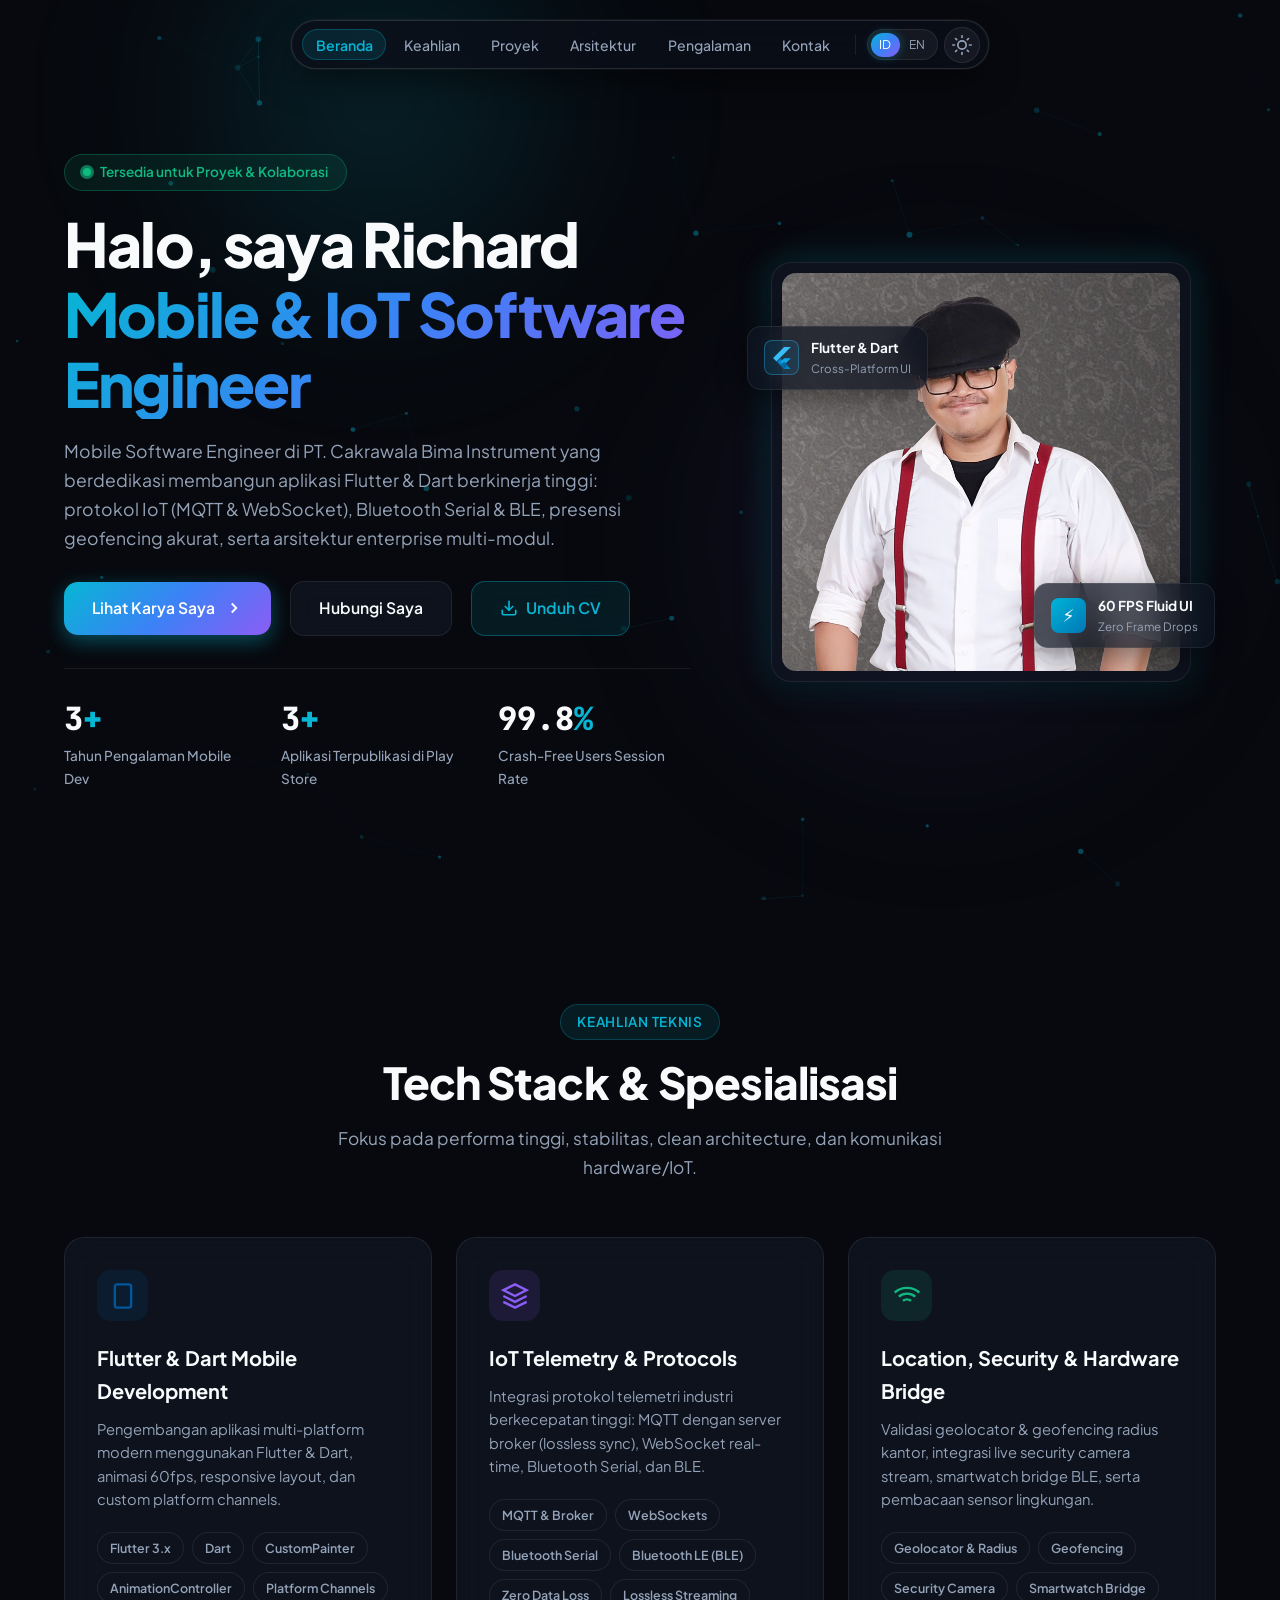
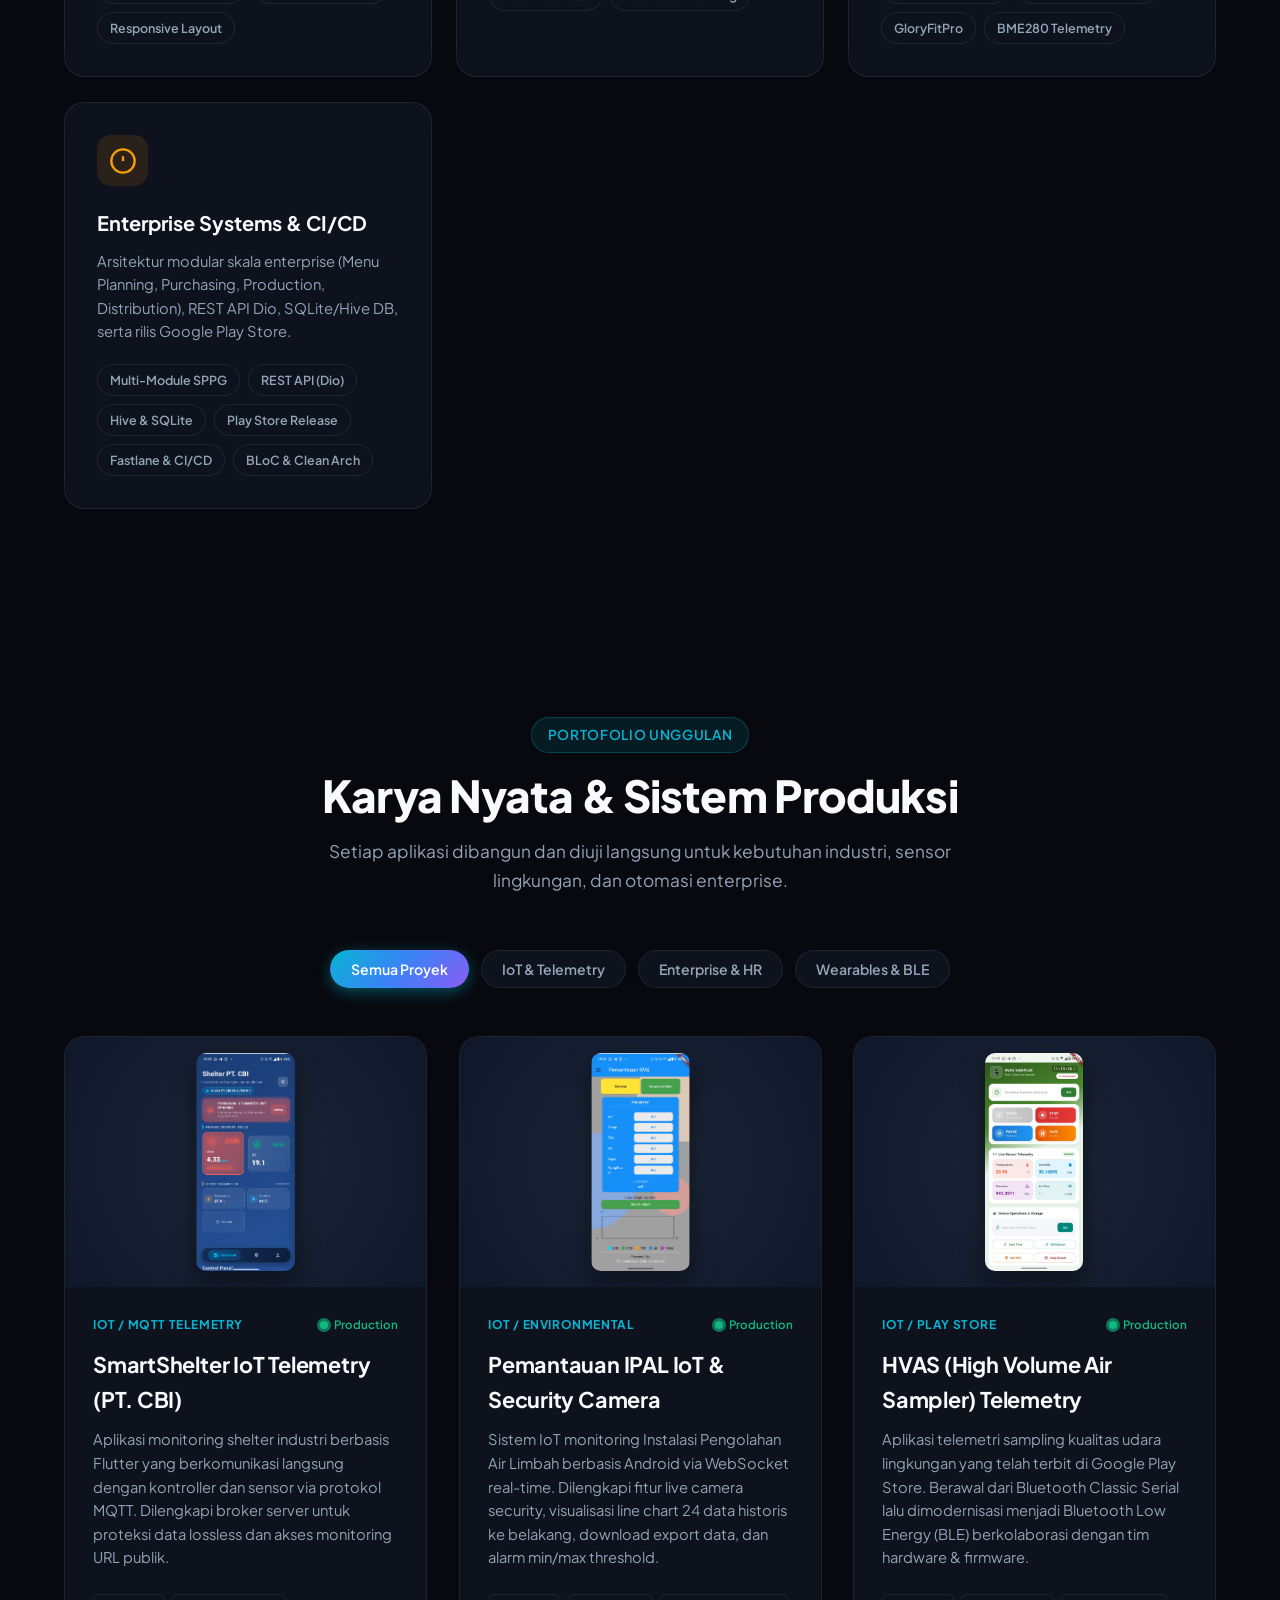
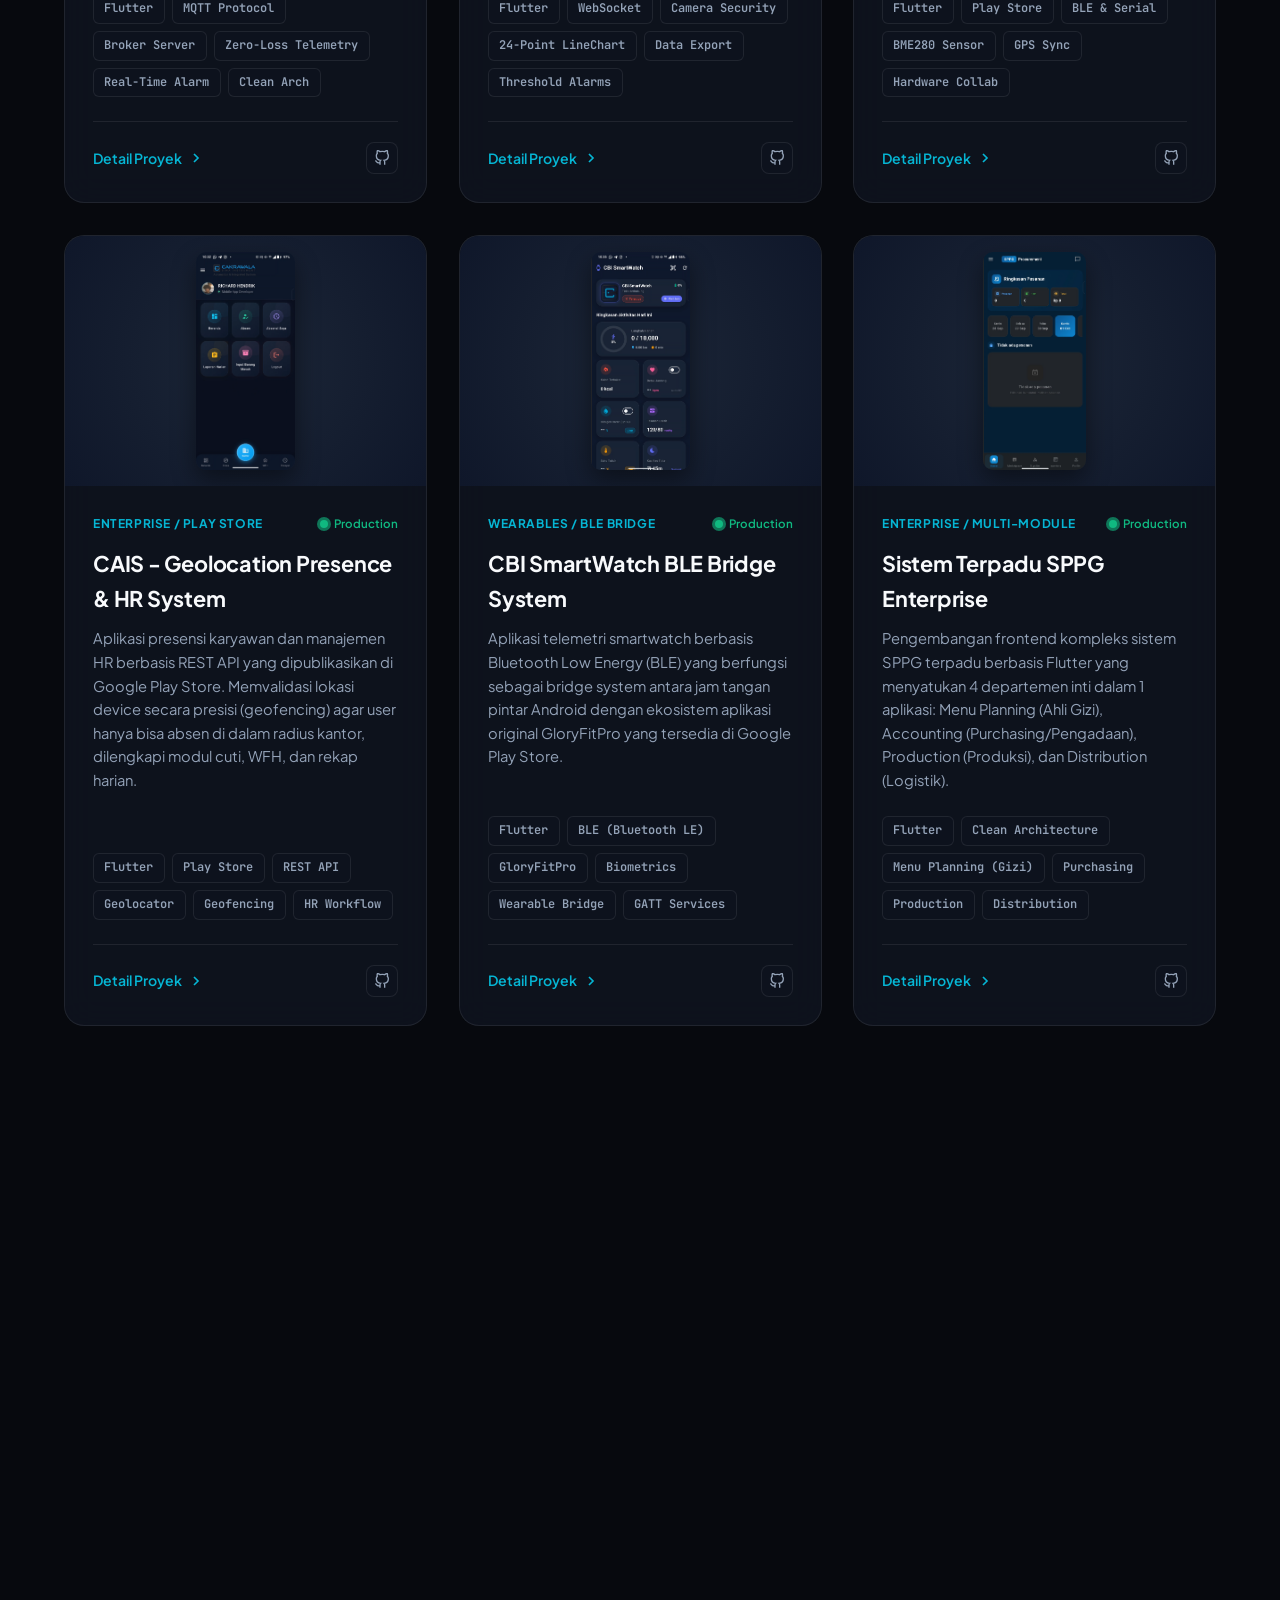
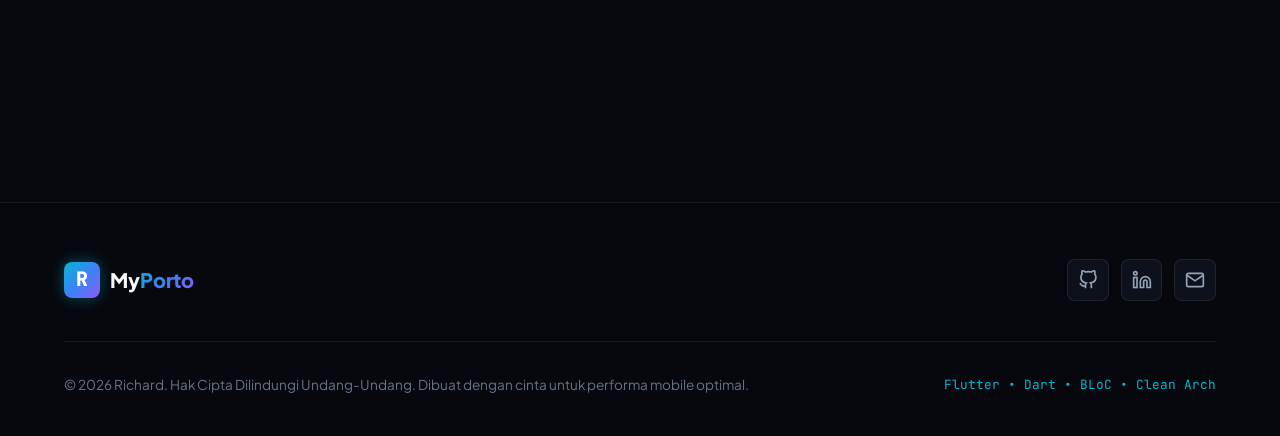
==== index.html @ 6d69c8dd "first commit" ====
<!DOCTYPE html>
<html lang="id" data-theme="dark">

<head>
  <meta charset="UTF-8">
  <meta name="viewport" content="width=device-width, initial-scale=1.0">
  <meta name="color-scheme" content="dark light">
  <title>Mobile & Android Software Engineer | Portfolio</title>
  <meta name="description"
    content="Portofolio resmi Richard, Mobile Engineer spesialis Flutter & Dart. Menampilkan proyek IoT SmartSensor, Fintech, Telehealth, dan AI Motion.">
  <meta name="keywords"
    content="Flutter Developer, Dart, Mobile Engineer, Cross-Platform Android iOS, IoT, Clean Architecture, Portofolio Flutter">
  <meta name="author" content="Richard">
  <meta property="og:title" content="Richard | Flutter & Mobile Software Engineer Portfolio">
  <meta property="og:description"
    content="Flutter & Dart Mobile Developer Portfolio - Clean Architecture, IoT Telemetry, High-Performance Cross-Platform Apps.">
  <meta property="og:type" content="website">

  <!-- Avoid FOUC for Color Scheme Preference -->
  <script>
    (function () {
      const savedTheme = localStorage.getItem("color-scheme");
      if (savedTheme) {
        document.documentElement.setAttribute("data-theme", savedTheme);
        const meta = document.querySelector('meta[name="color-scheme"]');
        if (meta) meta.content = savedTheme;
      }
    })();
  </script>

  <!-- Google Fonts: Plus Jakarta Sans & JetBrains Mono -->
  <link rel="preconnect" href="https://fonts.googleapis.com">
  <link rel="preconnect" href="https://fonts.gstatic.com" crossorigin>
  <link
    href="https://fonts.googleapis.com/css2?family=JetBrains+Mono:wght@400;600;700&family=Plus+Jakarta+Sans:wght@400;500;600;700;800&display=swap"
    rel="stylesheet">

  <link rel="stylesheet" href="styles.css">
</head>

<body>

  <!-- Diagonal Theme Swipe Overlay -->
  <div id="theme-swipe-overlay" aria-hidden="true"></div>

  <!-- Ambient Animated Background Canvas & Glow Orbs -->
  <canvas id="ambient-canvas" aria-hidden="true"></canvas>
  <div class="aurora-blur-1" aria-hidden="true"></div>
  <div class="aurora-blur-2" aria-hidden="true"></div>

  <!-- Header & Navigation (Floating Glass Pill Island) -->
  <header class="site-header" id="site-header">
    <div class="floating-nav-pill">
      <!-- Mobile Minimal Brand/Status (Shown on Mobile screens) -->
      <a href="#hero" class="mobile-brand-pill" aria-label="Richard">
        <span class="pulse-dot"></span>
        <span class="brand-name">Richard<span class="gradient-text">.</span></span>
      </a>

      <!-- Desktop Nav Menu -->
      <nav class="nav-island-nav" aria-label="Main Navigation">
        <ul class="nav-menu" id="nav-menu">
          <li><a href="#hero" class="nav-link active" data-i18n="navHome">Beranda</a></li>
          <li><a href="#skills" class="nav-link" data-i18n="navSkills">Keahlian</a></li>
          <li><a href="#projects" class="nav-link" data-i18n="navProjects">Proyek</a></li>
          <li><a href="#architecture" class="nav-link" data-i18n="navArchitecture">Arsitektur</a></li>
          <li><a href="#experience" class="nav-link" data-i18n="navExperience">Pengalaman</a></li>
          <li><a href="#contact" class="nav-link" data-i18n="navContact">Kontak</a></li>
        </ul>
      </nav>

      <div class="pill-divider" aria-hidden="true"></div>

      <div class="nav-actions">
        <!-- Language Switcher (ID / EN) -->
        <div class="lang-switch" role="group" aria-label="Language selection">
          <button class="lang-btn active" data-lang="id" aria-label="Ganti Bahasa Indonesia">ID</button>
          <button class="lang-btn" data-lang="en" aria-label="Switch to English">EN</button>
        </div>

        <!-- Theme Toggle (Dark / Light) -->
        <button class="btn-icon theme-toggle-btn" id="theme-toggle-btn" aria-label="Toggle theme">
          <svg width="18" height="18" viewBox="0 0 24 24" fill="none" stroke="currentColor" stroke-width="2"
            stroke-linecap="round" stroke-linejoin="round">
            <circle cx="12" cy="12" r="5"></circle>
            <line x1="12" y1="1" x2="12" y2="3"></line>
            <line x1="12" y1="21" x2="12" y2="23"></line>
            <line x1="4.22" y1="4.22" x2="5.64" y2="5.64"></line>
            <line x1="18.36" y1="18.36" x2="19.78" y2="19.78"></line>
            <line x1="1" y1="12" x2="3" y2="12"></line>
            <line x1="21" y1="12" x2="23" y2="12"></line>
            <line x1="4.22" y1="19.78" x2="5.64" y2="18.36"></line>
            <line x1="18.36" y1="5.64" x2="19.78" y2="4.22"></line>
          </svg>
        </button>

        <!-- Mobile Hamburger Toggle -->
        <button class="btn-icon hamburger-btn" id="hamburger-btn" aria-label="Open mobile menu" aria-expanded="false">
          <svg width="20" height="20" viewBox="0 0 24 24" fill="none" stroke="currentColor" stroke-width="2">
            <line x1="3" y1="12" x2="21" y2="12"></line>
            <line x1="3" y1="6" x2="21" y2="6"></line>
            <line x1="3" y1="18" x2="21" y2="18"></line>
          </svg>
        </button>
      </div>
    </div>
  </header>

  <main>
    <!-- Hero Section -->
    <section class="section hero-section" id="hero">
      <div class="container">
        <div class="hero-grid">
          <div class="hero-content">
            <div class="hero-badge-available">
              <span class="pulse-dot"></span>
              <span data-i18n="heroBadge">Tersedia untuk Proyek & Kolaborasi</span>
            </div>

            <h1 class="hero-headline">
              <span data-i18n="heroRolePre">Halo, saya Richard</span><br>
              <span class="gradient-text" data-i18n="heroRolePost">Mobile & IoT Software Engineer</span>
            </h1>

            <p class="hero-desc" data-i18n="heroDesc">
              Mobile Software Engineer di PT. Cakrawala Bima Instrument yang berdedikasi membangun aplikasi Flutter &
              Dart berkinerja tinggi: protokol IoT (MQTT & WebSocket), Bluetooth Serial & BLE, presensi geofencing
              akurat, serta arsitektur enterprise multi-modul.
            </p>

            <div class="hero-cta-group">
              <a href="#projects" class="btn btn-primary" id="hero-btn-projects">
                <span data-i18n="heroCtaProjects">Lihat Karya Saya</span>
                <svg width="18" height="18" viewBox="0 0 24 24" fill="none" stroke="currentColor" stroke-width="2.5">
                  <polyline points="9 18 15 12 9 6"></polyline>
                </svg>
              </a>
              <a href="#contact" class="btn btn-secondary" id="hero-btn-contact" data-i18n="heroCtaContact">
                Hubungi Saya
              </a>
              <a href="assets/cv/CV_Richard_Mobile_IoT_Software_Engineer.pdf" download="CV_Richard_Mobile_IoT_Software_Engineer.pdf" class="btn btn-cv" id="hero-btn-cv" aria-label="Unduh CV Richard">
                <svg width="18" height="18" viewBox="0 0 24 24" fill="none" stroke="currentColor" stroke-width="2.2" stroke-linecap="round" stroke-linejoin="round">
                  <path d="M21 15v4a2 2 0 0 1-2 2H5a2 2 0 0 1-2-2v-4"></path>
                  <polyline points="7 10 12 15 17 10"></polyline>
                  <line x1="12" y1="15" x2="12" y2="3"></line>
                </svg>
                <span data-i18n="heroCtaCv">Unduh CV</span>
              </a>
            </div>

            <div class="hero-metrics">
              <div class="metric-item">
                <div class="metric-number" data-target="3" data-suffix="+">3<span>+</span></div>
                <div class="metric-label" data-i18n="metric1Label">Tahun Pengalaman Mobile Dev</div>
              </div>
              <div class="metric-item">
                <div class="metric-number" data-target="3" data-suffix="+">3<span>+</span></div>
                <div class="metric-label" data-i18n="metric2Label">Aplikasi Terpublikasi di Play Store</div>
              </div>
              <div class="metric-item">
                <div class="metric-number" data-target="99.8" data-suffix="%">99.8<span>%</span></div>
                <div class="metric-label" data-i18n="metric3Label">Crash-Free Users Session Rate</div>
              </div>
            </div>
          </div>

          <div class="hero-visual">
            <div class="hero-avatar-card">
              <!-- Floating Card 1: Flutter & Dart -->
              <div class="float-card float-card-1">
                <div class="badge-icon flutter" style="background: rgba(14, 165, 233, 0.12); border: 1px solid rgba(56, 189, 248, 0.35);">
                  <svg width="22" height="22" viewBox="0 0 24 24" fill="none" xmlns="http://www.w3.org/2000/svg">
                    <path d="M14.314 0L2.3 12l3.686 3.686L21.684 0h-7.37z" fill="#38BDF8"/>
                    <path d="M14.314 24h7.37L10.3 12.614l-3.7 3.7L14.314 24z" fill="#0284C7"/>
                    <path d="M10.271 16.314l3.715 3.714 7.698-7.714h-7.371l-4.042 4z" fill="#0EA5E9"/>
                    <path d="M14.286 24l-3.986-4 4-4 3.986 4-4 4z" fill="#0369A1"/>
                  </svg>
                </div>
                <div>
                  <div class="title">Flutter & Dart</div>
                  <div class="subtitle">Cross-Platform UI</div>
                </div>
              </div>

              <!-- Floating Card 2: 60 FPS Performance -->
              <div class="float-card float-card-2">
                <div class="badge-icon speed">⚡</div>
                <div>
                  <div class="title">60 FPS Fluid UI</div>
                  <div class="subtitle">Zero Frame Drops</div>
                </div>
              </div>

              <div class="avatar-wrapper">
                <img src="assets/images/richard.jpg" alt="Richard - Mobile Software Engineer" fetchpriority="high">
              </div>
            </div>
          </div>
        </div>
      </div>
    </section>

    <!-- Skills & Tech Stack Section -->
    <section class="section" id="skills">
      <div class="container">
        <div class="section-header reveal reveal-pop">
          <div class="section-tag" data-i18n="skillsTag">Keahlian Teknis</div>
          <h2 class="section-title" data-i18n="skillsTitle">Tech Stack & Spesialisasi</h2>
          <p class="section-subtitle" data-i18n="skillsSubtitle">Fokus pada performa tinggi, stabilitas, clean
            architecture, dan UI/UX modern.</p>
        </div>

        <div class="skills-grid reveal-stagger">
          <!-- Card 1 -->
          <div class="skill-card">
            <div class="skill-icon-box" style="background: rgba(2, 86, 155, 0.15); color: #02569B;">
              <svg width="28" height="28" viewBox="0 0 24 24" fill="none" stroke="currentColor" stroke-width="2">
                <rect x="5" y="2" width="14" height="20" rx="2" ry="2"></rect>
                <line x1="12" y1="18" x2="12.01" y2="18"></line>
              </svg>
            </div>
            <h3 class="skill-card-title" data-i18n="skillCard1Title">Flutter & Dart Mobile Development</h3>
            <p class="skill-card-desc" data-i18n="skillCard1Desc">Pengembangan aplikasi multi-platform modern
              menggunakan Flutter & Dart, animasi 60fps, responsive layout, dan custom platform channels.</p>
            <div class="skill-pill-list">
              <span class="skill-pill">Flutter 3.x</span>
              <span class="skill-pill">Dart</span>
              <span class="skill-pill">CustomPainter</span>
              <span class="skill-pill">AnimationController</span>
              <span class="skill-pill">Platform Channels</span>
              <span class="skill-pill">Responsive Layout</span>
            </div>
          </div>

          <!-- Card 2 -->
          <div class="skill-card">
            <div class="skill-icon-box" style="background: rgba(139, 92, 246, 0.12); color: var(--accent-purple);">
              <svg width="28" height="28" viewBox="0 0 24 24" fill="none" stroke="currentColor" stroke-width="2">
                <polygon points="12 2 2 7 12 12 22 7 12 2"></polygon>
                <polyline points="2 17 12 22 22 17"></polyline>
                <polyline points="2 12 12 17 22 12"></polyline>
              </svg>
            </div>
            <h3 class="skill-card-title" data-i18n="skillCard2Title">IoT Telemetry & Protocols</h3>
            <p class="skill-card-desc" data-i18n="skillCard2Desc">Integrasi protokol telemetri industri berkecepatan
              tinggi: MQTT dengan server broker (lossless sync), WebSocket real-time, Bluetooth Serial, dan BLE.</p>
            <div class="skill-pill-list">
              <span class="skill-pill">MQTT & Broker</span>
              <span class="skill-pill">WebSockets</span>
              <span class="skill-pill">Bluetooth Serial</span>
              <span class="skill-pill">Bluetooth LE (BLE)</span>
              <span class="skill-pill">Zero Data Loss</span>
              <span class="skill-pill">Lossless Streaming</span>
            </div>
          </div>

          <!-- Card 3 -->
          <div class="skill-card">
            <div class="skill-icon-box" style="background: rgba(16, 185, 129, 0.12); color: var(--accent-emerald);">
              <svg width="28" height="28" viewBox="0 0 24 24" fill="none" stroke="currentColor" stroke-width="2">
                <path d="M5 12.55a11 11 0 0 1 14.08 0"></path>
                <path d="M1.42 9a16 16 0 0 1 21.16 0"></path>
                <path d="M8.53 16.11a6 6 0 0 1 6.95 0"></path>
                <line x1="12" y1="20" x2="12.01" y2="20"></line>
              </svg>
            </div>
            <h3 class="skill-card-title" data-i18n="skillCard3Title">Location, Security & Hardware Bridge</h3>
            <p class="skill-card-desc" data-i18n="skillCard3Desc">Validasi geolocator & geofencing radius kantor,
              integrasi live security camera stream, smartwatch bridge BLE, serta pembacaan sensor lingkungan.</p>
            <div class="skill-pill-list">
              <span class="skill-pill">Geolocator & Radius</span>
              <span class="skill-pill">Geofencing</span>
              <span class="skill-pill">Security Camera</span>
              <span class="skill-pill">Smartwatch Bridge</span>
              <span class="skill-pill">GloryFitPro</span>
              <span class="skill-pill">BME280 Telemetry</span>
            </div>
          </div>

          <!-- Card 4 -->
          <div class="skill-card">
            <div class="skill-icon-box" style="background: rgba(245, 158, 11, 0.12); color: var(--accent-amber);">
              <svg width="28" height="28" viewBox="0 0 24 24" fill="none" stroke="currentColor" stroke-width="2">
                <circle cx="12" cy="12" r="10"></circle>
                <line x1="12" y1="8" x2="12" y2="12"></line>
                <line x1="12" y1="16" x2="12.01" y2="16"></line>
              </svg>
            </div>
            <h3 class="skill-card-title" data-i18n="skillCard4Title">Enterprise Systems & CI/CD</h3>
            <p class="skill-card-desc" data-i18n="skillCard4Desc">Arsitektur modular skala enterprise (Menu Planning,
              Purchasing, Production, Distribution), REST API Dio, SQLite/Hive DB, serta rilis Google Play Store.</p>
            <div class="skill-pill-list">
              <span class="skill-pill">Multi-Module SPPG</span>
              <span class="skill-pill">REST API (Dio)</span>
              <span class="skill-pill">Hive & SQLite</span>
              <span class="skill-pill">Play Store Release</span>
              <span class="skill-pill">Fastlane & CI/CD</span>
              <span class="skill-pill">BLoC & Clean Arch</span>
            </div>
          </div>
        </div>
      </div>
    </section>

    <!-- Featured Projects Section -->
    <section class="section" id="projects">
      <div class="container">
        <div class="section-header reveal reveal-pop">
          <div class="section-tag" data-i18n="projectsTag">Portofolio Unggulan</div>
          <h2 class="section-title" data-i18n="projectsTitle">Karya Nyata & Sistem Produksi</h2>
          <p class="section-subtitle" data-i18n="projectsSubtitle">Setiap aplikasi dibangun dan diuji langsung untuk
            kebutuhan industri, sensor lingkungan, dan otomasi enterprise.</p>
        </div>

        <!-- Filter Buttons -->
        <div class="project-filters reveal" role="group" aria-label="Project category filters">
          <button class="filter-btn active" data-filter="all" data-i18n="filterAll">Semua Proyek</button>
          <button class="filter-btn" data-filter="iot" data-i18n="filterIoT">IoT & Telemetry</button>
          <button class="filter-btn" data-filter="enterprise" data-i18n="filterEnterprise">Enterprise & HR</button>
          <button class="filter-btn" data-filter="wearable" data-i18n="filterWearable">Wearables & BLE</button>
        </div>

        <!-- Dynamic Projects Grid -->
        <div class="projects-grid reveal-stagger" id="projects-container">
          <!-- Populated by app.js -->
        </div>
      </div>
    </section>

    <!-- Architecture & Code Quality Principles -->
    <section class="section" id="architecture">
      <div class="container">
        <div class="section-header reveal reveal-pop">
          <div class="section-tag" data-i18n="archTag">Pendekatan Rekayasa</div>
          <h2 class="section-title" data-i18n="archTitle">Arsitektur & Standar Kualitas Kode</h2>
          <p class="section-subtitle" data-i18n="archSubtitle">Standar industri yang saya terapkan untuk memastikan
            aplikasi cepat, mudah dites, dan siap skala jutaan pengguna.</p>
        </div>

        <div class="arch-grid reveal-stagger">
          <!-- Pillar 1 -->
          <div class="arch-card">
            <div class="arch-header">
              <span class="arch-num">01</span>
              <h3 class="arch-title" data-i18n="arch1Title">Clean Architecture & BLoC/Riverpod</h3>
            </div>
            <p class="arch-desc" data-i18n="arch1Desc">Pemisahan lapisan Presentation, Domain, dan Data yang ketat
              dengan Unidirectional Data Flow (UDF) untuk UI yang prediktif dan anti-bug.</p>
            <ul class="arch-highlights">
              <li>
                <svg width="18" height="18" viewBox="0 0 24 24" fill="none" stroke="currentColor" stroke-width="2.5">
                  <polyline points="20 6 9 17 4 12"></polyline>
                </svg>
                <span data-i18n="arch1Item1">State management reaktif terpusat dengan BLoC & Riverpod</span>
              </li>
              <li>
                <svg width="18" height="18" viewBox="0 0 24 24" fill="none" stroke="currentColor" stroke-width="2.5">
                  <polyline points="20 6 9 17 4 12"></polyline>
                </svg>
                <span data-i18n="arch1Item2">UseCases murni tanpa dependensi langsung ke framework UI</span>
              </li>
              <li>
                <svg width="18" height="18" viewBox="0 0 24 24" fill="none" stroke="currentColor" stroke-width="2.5">
                  <polyline points="20 6 9 17 4 12"></polyline>
                </svg>
                <span data-i18n="arch1Item3">Repository pattern dengan single source of truth (SSOT)</span>
              </li>
            </ul>
          </div>

          <!-- Pillar 2 -->
          <div class="arch-card">
            <div class="arch-header">
              <span class="arch-num">02</span>
              <h3 class="arch-title" data-i18n="arch2Title">Performa & Battery Efficiency</h3>
            </div>
            <p class="arch-desc" data-i18n="arch2Desc">Penghematan daya perangkat melalui optimalisasi background
              processing, lazy list rendering, dan alokasi memori yang ketat.</p>
            <ul class="arch-highlights">
              <li>
                <svg width="18" height="18" viewBox="0 0 24 24" fill="none" stroke="currentColor" stroke-width="2.5">
                  <polyline points="20 6 9 17 4 12"></polyline>
                </svg>
                <span data-i18n="arch2Item1">DevTools-driven memory leak detection & frame render inspection</span>
              </li>
              <li>
                <svg width="18" height="18" viewBox="0 0 24 24" fill="none" stroke="currentColor" stroke-width="2.5">
                  <polyline points="20 6 9 17 4 12"></polyline>
                </svg>
                <span data-i18n="arch2Item2">Tree-shaking, code splitting & optimasi aset ukuran APK/IPA</span>
              </li>
              <li>
                <svg width="18" height="18" viewBox="0 0 24 24" fill="none" stroke="currentColor" stroke-width="2.5">
                  <polyline points="20 6 9 17 4 12"></polyline>
                </svg>
                <span data-i18n="arch2Item3">Efficient local caching (Hive/Isar/SQLite) & offline-first sync</span>
              </li>
            </ul>
          </div>

          <!-- Pillar 3 -->
          <div class="arch-card">
            <div class="arch-header">
              <span class="arch-num">03</span>
              <h3 class="arch-title" data-i18n="arch3Title">Automated Testing & CI/CD</h3>
            </div>
            <p class="arch-desc" data-i18n="arch3Desc">Keandalan tinggi melalui pipeline otomatisasi pengujian, build
              sign verification, dan deployment aman ke Play Store & App Store.</p>
            <ul class="arch-highlights">
              <li>
                <svg width="18" height="18" viewBox="0 0 24 24" fill="none" stroke="currentColor" stroke-width="2.5">
                  <polyline points="20 6 9 17 4 12"></polyline>
                </svg>
                <span data-i18n="arch3Item1">Unit testing untuk Domain & Business Logic (Mocktail, Test)</span>
              </li>
              <li>
                <svg width="18" height="18" viewBox="0 0 24 24" fill="none" stroke="currentColor" stroke-width="2.5">
                  <polyline points="20 6 9 17 4 12"></polyline>
                </svg>
                <span data-i18n="arch3Item2">Golden widget testing & Flutter integration UI tests</span>
              </li>
              <li>
                <svg width="18" height="18" viewBox="0 0 24 24" fill="none" stroke="currentColor" stroke-width="2.5">
                  <polyline points="20 6 9 17 4 12"></polyline>
                </svg>
                <span data-i18n="arch3Item3">Fastlane & GitHub Actions deployment pipeline</span>
              </li>
            </ul>
          </div>
        </div>
      </div>
    </section>

    <!-- Experience Timeline -->
    <section class="section" id="experience">
      <div class="container">
        <div class="section-header reveal reveal-pop">
          <div class="section-tag" data-i18n="expTag">Perjalanan Karir</div>
          <h2 class="section-title" data-i18n="expTitle">Pengalaman & Riwayat Kerja</h2>
          <p class="section-subtitle" data-i18n="expSubtitle">Rekam jejak rekayasa mobile & IoT di PT. Cakrawala Bima
            Instrument (2024 - Sekarang).</p>
        </div>

        <div class="timeline reveal-stagger">
          <!-- Item 1: SmartShelter (2026) -->
          <div class="timeline-item">
            <div class="timeline-dot"></div>
            <div class="timeline-card">
              <div class="timeline-date" data-i18n="exp1Date">Pertengahan 2026 - Sekarang</div>
              <h3 class="timeline-role" data-i18n="exp1Role">Lead Mobile IoT Engineer</h3>
              <div class="timeline-company" data-i18n="exp1Company">PT. Cakrawala Bima Instrument</div>
              <p class="timeline-desc" data-i18n="exp1Desc">Mengembangkan aplikasi SmartShelter yang berkomunikasi
                dengan kontroller dan sensor industri via protokol MQTT dengan broker terpusat di server untuk menjamin
                zero data loss (tanpa data terlewat/terloncat) serta endpoint URL yang dapat diakses secara publik.</p>
            </div>
          </div>

          <!-- Item 2: IPAL & HVAS BLE (2026) -->
          <div class="timeline-item">
            <div class="timeline-dot"></div>
            <div class="timeline-card">
              <div class="timeline-date" data-i18n="exp2Date">Awal - Pertengahan 2026</div>
              <h3 class="timeline-role" data-i18n="exp2Role">Mobile IoT Engineer</h3>
              <div class="timeline-company" data-i18n="exp2Company">PT. Cakrawala Bima Instrument</div>
              <p class="timeline-desc" data-i18n="exp2Desc">Membangun sistem IoT monitoring IPAL berbasis komunikasi
                WebSocket dengan integrasi camera security, linechart visual 24 data historis ke belakang, download
                export data, dan alarm min/max threshold. Berkolaborasi dengan tim hardware & firmware memodernisasi
                komunikasi aplikasi HVAS ke BLE.</p>
            </div>
          </div>

          <!-- Item 3: SPPG Terpadu (2025 - 2026) -->
          <div class="timeline-item">
            <div class="timeline-dot"></div>
            <div class="timeline-card">
              <div class="timeline-date" data-i18n="exp3Date">Akhir 2025 - Awal 2026</div>
              <h3 class="timeline-role" data-i18n="exp3Role">Frontend Mobile Engineer</h3>
              <div class="timeline-company" data-i18n="exp3Company">PT. Cakrawala Bima Instrument</div>
              <p class="timeline-desc" data-i18n="exp3Desc">Merancang dan membangun frontend kompleks dari sistem SPPG
                terpadu yang mengintegrasikan 4 modul operasional dalam 1 aplikasi: Menu Planning (Ahli Gizi),
                Accounting (Purchasing), Production (Produksi), dan Distribution (Logistik).</p>
            </div>
          </div>

          <!-- Item 4: CAIS & Smartwatch BLE (2025) -->
          <div class="timeline-item">
            <div class="timeline-dot"></div>
            <div class="timeline-card">
              <div class="timeline-date" data-i18n="exp4Date">Awal - Pertengahan 2025</div>
              <h3 class="timeline-role" data-i18n="exp4Role">Mobile Application Developer</h3>
              <div class="timeline-company" data-i18n="exp4Company">PT. Cakrawala Bima Instrument</div>
              <p class="timeline-desc" data-i18n="exp4Desc">Merilis aplikasi presensi CAIS ke Google Play Store berbasis
                REST API dengan fitur geolocator & geofencing radius akurat, rekap absensi, cuti, dan WFH. Mengembangkan
                aplikasi smartwatch via BLE yang terintegrasi sebagai bridge system dengan ekosistem GloryFitPro di Play
                Store.</p>
            </div>
          </div>

          <!-- Item 5: HVAS Bluetooth Serial (2024) -->
          <div class="timeline-item">
            <div class="timeline-dot"></div>
            <div class="timeline-card">
              <div class="timeline-date" data-i18n="exp5Date">Awal 2024 - Akhir 2024</div>
              <h3 class="timeline-role" data-i18n="exp5Role">Mobile Developer (Flutter & IoT)</h3>
              <div class="timeline-company" data-i18n="exp5Company">PT. Cakrawala Bima Instrument</div>
              <p class="timeline-desc" data-i18n="exp5Desc">Mengawali karir di PT. Cakrawala Bima Instrument dengan
                mengembangkan aplikasi telemetri lingkungan HVAS (High Volume Air Sampler) berbasis Bluetooth Serial
                untuk sampling kualitas udara yang sukses dipublikasikan di Google Play Store.</p>
            </div>
          </div>
        </div>
      </div>
    </section>

    <!-- Contact & Collaboration Section -->
    <section class="section" id="contact">
      <div class="container">
        <div class="section-header reveal reveal-pop">
          <div class="section-tag" data-i18n="contactTag">Hubungi Saya</div>
          <h2 class="section-title" data-i18n="contactTitle">Mari Berkolaborasi</h2>
          <p class="section-subtitle" data-i18n="contactSubtitle">Apakah Anda memiliki proyek baru, butuh konsultasi
            teknis mobile, atau ingin merekrut? Jangan ragu mengirim pesan.</p>
        </div>

        <div class="contact-grid">
          <!-- Left: Direct Info Card -->
          <div class="contact-info-card reveal reveal-slide-left">
            <h3 data-i18n="contactInfoHeading">Informasi Kontak</h3>
            <p data-i18n="contactInfoDesc">Saya terbuka untuk posisi full-time, freelance, maupun konsultasi arsitektur
              mobile Android & Flutter.</p>

            <div class="contact-direct-items">
              <div class="direct-item">
                <div class="direct-icon">
                  <svg width="20" height="20" viewBox="0 0 24 24" fill="none" stroke="currentColor" stroke-width="2">
                    <path d="M4 4h16c1.1 0 2 .9 2 2v12c0 1.1-.9 2-2 2H4c-1.1 0-2-.9-2-2V6c0-1.1.9-2 2-2z"></path>
                    <polyline points="22,6 12,13 2,6"></polyline>
                  </svg>
                </div>
                <div class="direct-content">
                  <div class="label" data-i18n="contactLabelEmail">Email</div>
                  <div class="val">richardkumbang04@gmail.com</div>
                </div>
                <button class="copy-btn" data-copy="richardkumbang04@gmail.com" data-i18n="btnCopy">Salin</button>
              </div>

              <div class="direct-item">
                <div class="direct-icon" style="color: var(--accent-emerald);">
                  <svg width="20" height="20" viewBox="0 0 24 24" fill="none" stroke="currentColor" stroke-width="2">
                    <path d="M21 10c0 7-9 13-9 13s-9-6-9-13a9 9 0 0 1 18 0z"></path>
                    <circle cx="12" cy="10" r="3"></circle>
                  </svg>
                </div>
                <div class="direct-content">
                  <div class="label" data-i18n="contactLabelLocation">Lokasi</div>
                  <div class="val" data-i18n="contactLabelLocationVal">Indonesia (WIB / GMT+7)</div>
                </div>
              </div>

              <div class="direct-item">
                <div class="direct-icon" style="color: var(--accent-purple);">
                  <svg width="20" height="20" viewBox="0 0 24 24" fill="none" stroke="currentColor" stroke-width="2">
                    <circle cx="12" cy="12" r="10"></circle>
                    <polyline points="12 6 12 12 14 14"></polyline>
                  </svg>
                </div>
                <div class="direct-content">
                  <div class="label" data-i18n="contactLabelAvailability">Status Kerja</div>
                  <div class="val" data-i18n="contactLabelAvailabilityVal">Tersedia untuk Peluang Baru</div>
                </div>
              </div>
            </div>
          </div>

          <!-- Right: Interactive Form -->
          <div class="contact-form-card reveal reveal-slide-right">
            <form id="contact-form" action="https://formsubmit.co/richardkumbang04@gmail.com" method="POST">
              <input type="hidden" name="_captcha" value="false">
              <input type="hidden" name="_template" value="table">

              <div class="form-group">
                <label for="form-name" class="form-label" data-i18n="formNameLabel">Nama Lengkap</label>
                <input type="text" id="form-name" name="name" class="form-input" required
                  placeholder="Masukkan nama Anda" data-i18n-placeholder="formNamePlaceholder">
              </div>

              <div class="form-group">
                <label for="form-email" class="form-label" data-i18n="formEmailLabel">Alamat Email</label>
                <input type="email" id="form-email" name="email" class="form-input" required
                  placeholder="nama@example.com" data-i18n-placeholder="formEmailPlaceholder">
              </div>

              <div class="form-group">
                <label for="form-subject" class="form-label" data-i18n="formSubjectLabel">Topik Pembahasan</label>
                <input type="text" id="form-subject" name="subject" class="form-input" required
                  placeholder="Misal: Proyek Aplikasi Android / Konsultasi IoT"
                  data-i18n-placeholder="formSubjectPlaceholder">
              </div>

              <div class="form-group">
                <label for="form-message" class="form-label" data-i18n="formMessageLabel">Pesan Anda</label>
                <textarea id="form-message" name="message" class="form-textarea" required
                  placeholder="Ceritakan rencana proyek atau kebutuhan Anda di sini..."
                  data-i18n-placeholder="formMessagePlaceholder"></textarea>
              </div>

              <button type="submit" class="btn btn-primary" style="width: 100%;">
                <span data-i18n="formSubmitBtn">Kirim Pesan</span>
                <svg width="18" height="18" viewBox="0 0 24 24" fill="none" stroke="currentColor" stroke-width="2.5">
                  <line x1="22" y1="2" x2="11" y2="13"></line>
                  <polygon points="22 2 15 22 11 13 2 9 22 2"></polygon>
                </svg>
              </button>
            </form>
          </div>
        </div>
      </div>
    </section>
  </main>

  <!-- Site Footer -->
  <footer class="site-footer">
    <div class="container">
      <div class="footer-top">
        <a href="#hero" class="brand-logo" aria-label="Richard Portfolio">
          <span class="logo-badge">R</span>
          <span>My<span class="gradient-text">Porto</span></span>
        </a>

        <div class="footer-socials">
          <a href="https://github.com/richardHenry11" target="_blank" rel="noopener noreferrer" class="social-link"
            aria-label="GitHub Profile">
            <svg width="20" height="20" viewBox="0 0 24 24" fill="none" stroke="currentColor" stroke-width="2">
              <path
                d="M9 19c-5 1.5-5-2.5-7-3m14 6v-3.87a3.37 3.37 0 0 0-.94-2.61c3.14-.35 6.44-1.54 6.44-7A5.44 5.44 0 0 0 20 4.77 5.07 5.07 0 0 0 19.91 1S18.73.65 16 2.48a13.38 13.38 0 0 0-7 0C6.27.65 5.09 1 5.09 1A5.07 5.07 0 0 0 5 4.77a5.44 5.44 0 0 0-1.5 3.78c0 5.42 3.3 6.61 6.44 7A3.37 3.37 0 0 0 9 18.13V22">
              </path>
            </svg>
          </a>
          <a href="https://linkedin.com/in/cokiandthebastard" target="_blank" rel="noopener noreferrer"
            class="social-link" aria-label="LinkedIn Profile">
            <svg width="20" height="20" viewBox="0 0 24 24" fill="none" stroke="currentColor" stroke-width="2">
              <path d="M16 8a6 6 0 0 1 6 6v7h-4v-7a2 2 0 0 0-2-2 2 2 0 0 0-2 2v7h-4v-7a6 6 0 0 1 6-6z"></path>
              <rect x="2" y="9" width="4" height="12"></rect>
              <circle cx="4" cy="4" r="2"></circle>
            </svg>
          </a>
          <a href="mailto:richardkumbang04@gmail.com" class="social-link" aria-label="Send Direct Email">
            <svg width="20" height="20" viewBox="0 0 24 24" fill="none" stroke="currentColor" stroke-width="2">
              <path d="M4 4h16c1.1 0 2 .9 2 2v12c0 1.1-.9 2-2 2H4c-1.1 0-2-.9-2-2V6c0-1.1.9-2 2-2z"></path>
              <polyline points="22,6 12,13 2,6"></polyline>
            </svg>
          </a>
        </div>
      </div>

      <div class="footer-bottom">
        <div>&copy; 2026 Richard. <span data-i18n="footerRights">Hak Cipta Dilindungi Undang-Undang. Dibuat dengan
            cinta untuk performa mobile optimal.</span></div>
        <div style="font-family: var(--font-mono); font-size: 0.8rem; color: var(--accent-cyan);">Flutter • Dart •
          BLoC • Clean Arch</div>
      </div>
    </div>
  </footer>

  <!-- Project Details Modal Dialog -->
  <div class="modal-overlay" id="project-modal" role="dialog" aria-modal="true" aria-labelledby="modal-title">
    <div class="modal-card">
      <button class="modal-close-btn" id="modal-close-btn" aria-label="Tutup Dialog Modal">&times;</button>
      <div class="modal-media-banner">
        <img id="modal-banner-img" src="" alt="Project Showcase Banner">
      </div>
      <div class="modal-body">
        <div class="modal-category" id="modal-category">Android Native</div>
        <h3 class="modal-title" id="modal-title">Project Name</h3>
        <p class="modal-desc" id="modal-desc" style="color: var(--text-secondary); line-height: 1.65;"></p>

        <h4 class="modal-section-title" data-i18n="modalKeyFeatures">Fitur Utama & Tantangan Teknis:</h4>
        <ul class="modal-feature-list" id="modal-features">
          <!-- Populated dynamically -->
        </ul>

        <h4 class="modal-section-title" data-i18n="modalTechStack">Teknologi yang Digunakan:</h4>
        <div class="modal-tags" id="modal-tags">
          <!-- Populated dynamically -->
        </div>
      </div>
    </div>
  </div>

  <script src="app.js"></script>
</body>

</html>
---- styles.css ----
/* ==========================================================================
   Design System & Modern CSS Variables
   ========================================================================== */
:root {
  --font-sans: 'Plus Jakarta Sans', system-ui, -apple-system, BlinkMacSystemFont, 'Segoe UI', Roboto, sans-serif;
  --font-mono: 'JetBrains Mono', 'Fira Code', monospace;

  /* Default Dark Mode (Futuristic Glass & Neon Cyan/Emerald) */
  --bg-primary: #07090e;
  --bg-secondary: #0d121d;
  --bg-card: rgba(18, 24, 38, 0.65);
  --bg-card-hover: rgba(26, 35, 54, 0.85);
  --bg-glass: rgba(14, 20, 32, 0.72);
  --bg-nav: rgba(7, 9, 14, 0.8);
  --bg-modal: rgba(10, 14, 24, 0.95);
  --bg-input: rgba(16, 23, 38, 0.7);

  --text-primary: #f8fafc;
  --text-secondary: #94a3b8;
  --text-muted: #64748b;
  --text-invert: #07090e;

  /* Accent Colors */
  --accent-cyan: #06b6d4;
  --accent-cyan-glow: rgba(6, 182, 212, 0.4);
  --accent-purple: #8b5cf6;
  --accent-purple-glow: rgba(139, 92, 246, 0.35);
  --accent-emerald: #10b981;
  --accent-emerald-glow: rgba(16, 185, 129, 0.35);
  --accent-amber: #f59e0b;

  --gradient-brand: linear-gradient(135deg, #06b6d4 0%, #3b82f6 50%, #8b5cf6 100%);
  --gradient-glow: radial-gradient(circle at 50% 50%, rgba(6, 182, 212, 0.15) 0%, rgba(139, 92, 246, 0.05) 50%, transparent 80%);
  --gradient-card-border: linear-gradient(135deg, rgba(255, 255, 255, 0.14) 0%, rgba(255, 255, 255, 0.03) 100%);

  /* Borders & Shadows */
  --border-glass: rgba(255, 255, 255, 0.08);
  --border-glass-active: rgba(6, 182, 212, 0.5);
  --shadow-sm: 0 2px 8px rgba(0, 0, 0, 0.3);
  --shadow-md: 0 8px 30px rgba(0, 0, 0, 0.45);
  --shadow-glow: 0 0 35px rgba(6, 182, 212, 0.25);
  --shadow-card-hover: 0 20px 40px -15px rgba(6, 182, 212, 0.22);

  --radius-sm: 8px;
  --radius-md: 14px;
  --radius-lg: 20px;
  --radius-full: 9999px;

  --transition-fast: 0.18s cubic-bezier(0.16, 1, 0.3, 1);
  --transition-normal: 0.28s cubic-bezier(0.16, 1, 0.3, 1);
  --transition-bounce: 0.45s cubic-bezier(0.34, 1.56, 0.64, 1);

  color-scheme: dark;
}

/* Light Theme Overrides */
[data-theme="light"] {
  --bg-primary: #f8fafc;
  --bg-secondary: #f1f5f9;
  --bg-card: rgba(255, 255, 255, 0.85);
  --bg-card-hover: rgba(255, 255, 255, 0.98);
  --bg-glass: rgba(255, 255, 255, 0.82);
  --bg-nav: rgba(248, 250, 252, 0.85);
  --bg-modal: rgba(255, 255, 255, 0.98);
  --bg-input: rgba(241, 245, 249, 0.9);

  --text-primary: #0f172a;
  --text-secondary: #475569;
  --text-muted: #94a3b8;
  --text-invert: #f8fafc;

  --border-glass: rgba(0, 0, 0, 0.08);
  --border-glass-active: rgba(6, 182, 212, 0.7);
  --shadow-sm: 0 2px 8px rgba(0, 0, 0, 0.05);
  --shadow-md: 0 10px 30px rgba(0, 0, 0, 0.08);
  --shadow-glow: 0 0 30px rgba(6, 182, 212, 0.18);
  --shadow-card-hover: 0 20px 35px -12px rgba(6, 182, 212, 0.18);

  --gradient-glow: radial-gradient(circle at 50% 50%, rgba(6, 182, 212, 0.08) 0%, rgba(139, 92, 246, 0.03) 50%, transparent 80%);
  --gradient-card-border: linear-gradient(135deg, rgba(0, 0, 0, 0.08) 0%, rgba(0, 0, 0, 0.02) 100%);

  color-scheme: light;
}

/* ==========================================================================
   Diagonal Swipe Theme Transitions
   ========================================================================== */
::view-transition-old(root),
::view-transition-new(root) {
  animation: none;
  mix-blend-mode: normal;
}

/* Swipe ke sudut kanan bawah (Dark -> Light) */
[data-theme-transition="swipe-to-bottom-right"]::view-transition-new(root) {
  animation: swipeToBottomRight 0.82s cubic-bezier(0.16, 1, 0.3, 1) forwards;
  z-index: 999999;
}

[data-theme-transition="swipe-to-bottom-right"]::view-transition-old(root) {
  z-index: 1;
}

/* Sebaliknya: Dari sudut kanan bawah ke kiri atas (Light -> Dark) */
[data-theme-transition="swipe-to-top-left"]::view-transition-new(root) {
  animation: swipeToTopLeft 0.82s cubic-bezier(0.16, 1, 0.3, 1) forwards;
  z-index: 999999;
}

[data-theme-transition="swipe-to-top-left"]::view-transition-old(root) {
  z-index: 1;
}

@keyframes swipeToBottomRight {
  0% {
    clip-path: circle(0% at 0% 0%);
  }
  100% {
    clip-path: circle(150% at 0% 0%);
  }
}

@keyframes swipeToTopLeft {
  0% {
    clip-path: circle(0% at 100% 100%);
  }
  100% {
    clip-path: circle(150% at 100% 100%);
  }
}

/* Fallback Overlay for browsers without View Transitions */
#theme-swipe-overlay {
  position: fixed;
  inset: 0;
  pointer-events: none;
  z-index: 999998;
  opacity: 0;
}

#theme-swipe-overlay.active-to-bottom-right {
  opacity: 1;
  animation: swipeToBottomRight 0.75s cubic-bezier(0.16, 1, 0.3, 1) forwards;
}

#theme-swipe-overlay.active-to-top-left {
  opacity: 1;
  animation: swipeToTopLeft 0.75s cubic-bezier(0.16, 1, 0.3, 1) forwards;
}

/* ==========================================================================
   Base & Resets
   ========================================================================== */
*, *::before, *::after {
  box-sizing: border-box;
  margin: 0;
  padding: 0;
}

html {
  scroll-behavior: smooth;
  scroll-padding-top: 5rem;
  font-size: 16px;
  -webkit-text-size-adjust: 100%;
}

body {
  font-family: var(--font-sans);
  background-color: var(--bg-primary);
  color: var(--text-primary);
  line-height: 1.65;
  overflow-x: hidden;
  transition: background-color var(--transition-normal), color var(--transition-normal);
  position: relative;
  min-height: 100vh;
}

/* Background Ambient Glow & Particles */
#ambient-canvas {
  position: fixed;
  top: 0;
  left: 0;
  width: 100%;
  height: 100%;
  pointer-events: none;
  z-index: 0;
  opacity: 0.65;
}

.aurora-blur-1 {
  position: fixed;
  top: -150px;
  left: 10%;
  width: 500px;
  height: 500px;
  background: radial-gradient(circle, rgba(6, 182, 212, 0.18) 0%, transparent 70%);
  filter: blur(80px);
  pointer-events: none;
  z-index: 0;
  animation: floatOrb 18s ease-in-out infinite alternate;
}

.aurora-blur-2 {
  position: fixed;
  bottom: 10%;
  right: 5%;
  width: 550px;
  height: 550px;
  background: radial-gradient(circle, rgba(139, 92, 246, 0.16) 0%, transparent 70%);
  filter: blur(90px);
  pointer-events: none;
  z-index: 0;
  animation: floatOrb 22s ease-in-out infinite alternate-reverse;
}

@keyframes floatOrb {
  0% { transform: translate(0, 0) scale(1); }
  50% { transform: translate(40px, -50px) scale(1.1); }
  100% { transform: translate(-30px, 30px) scale(0.95); }
}

a {
  color: inherit;
  text-decoration: none;
}

img {
  max-width: 100%;
  display: block;
  height: auto;
}

button {
  font-family: inherit;
  cursor: pointer;
  border: none;
  background: none;
}

/* Layout Utilities */
.container {
  width: 100%;
  max-width: 1200px;
  margin: 0 auto;
  padding: 0 1.5rem;
  position: relative;
  z-index: 1;
}

.section {
  padding: 6.5rem 0;
  position: relative;
}

.section:not(.hero-section) {
  content-visibility: auto;
  contain-intrinsic-size: 700px;
}

/* ==========================================================================
   Scroll-Driven Animations & Lazy Reveal System
   ========================================================================== */
.reveal {
  opacity: 0;
  transform: translateY(45px);
  transition: opacity 0.85s cubic-bezier(0.16, 1, 0.3, 1), 
              transform 0.85s cubic-bezier(0.16, 1, 0.3, 1);
  will-change: opacity, transform;
}

.reveal.reveal-pop {
  transform: scale(0.9) translateY(40px);
}

.reveal.reveal-slide-left {
  transform: translateX(-55px);
}

.reveal.reveal-slide-right {
  transform: translateX(55px);
}

.reveal.is-visible {
  opacity: 1;
  transform: translate(0, 0) scale(1);
}

/* Stagger container for child items (cards, grid, timeline) */
.reveal-stagger > * {
  opacity: 0;
  transform: translateY(40px) scale(0.95);
  transition: opacity 0.75s cubic-bezier(0.16, 1, 0.3, 1), 
              transform 0.75s cubic-bezier(0.16, 1, 0.3, 1);
  will-change: opacity, transform;
}

.reveal-stagger.is-visible > *:nth-child(1) { transition-delay: 0.08s; }
.reveal-stagger.is-visible > *:nth-child(2) { transition-delay: 0.18s; }
.reveal-stagger.is-visible > *:nth-child(3) { transition-delay: 0.28s; }
.reveal-stagger.is-visible > *:nth-child(4) { transition-delay: 0.38s; }
.reveal-stagger.is-visible > *:nth-child(5) { transition-delay: 0.48s; }
.reveal-stagger.is-visible > *:nth-child(6) { transition-delay: 0.58s; }

.reveal-stagger.is-visible > * {
  opacity: 1;
  transform: translateY(0) scale(1);
}

@media (prefers-reduced-motion: reduce) {
  .reveal,
  .reveal-stagger > * {
    opacity: 1 !important;
    transform: none !important;
    transition: none !important;
  }
}

.section-header {
  text-align: center;
  max-width: 680px;
  margin: 0 auto 3.5rem;
}

.section-tag {
  display: inline-flex;
  align-items: center;
  gap: 0.5rem;
  padding: 0.35rem 1rem;
  background: rgba(6, 182, 212, 0.1);
  color: var(--accent-cyan);
  border: 1px solid rgba(6, 182, 212, 0.25);
  border-radius: var(--radius-full);
  font-size: 0.85rem;
  font-weight: 600;
  letter-spacing: 0.05em;
  text-transform: uppercase;
  margin-bottom: 1rem;
}

.section-title {
  font-size: clamp(2rem, 3.5vw, 2.75rem);
  font-weight: 800;
  line-height: 1.2;
  margin-bottom: 1rem;
  letter-spacing: -0.02em;
}

.section-subtitle {
  color: var(--text-secondary);
  font-size: 1.08rem;
}

.gradient-text {
  background: var(--gradient-brand);
  -webkit-background-clip: text;
  background-clip: text;
  -webkit-text-fill-color: transparent;
  display: inline-block;
}

/* ==========================================================================
   Header & Navbar (Option 1: Floating Glass Pill Island)
   ========================================================================== */
.site-header {
  position: fixed;
  top: 1.25rem;
  left: 0;
  right: 0;
  width: 100%;
  z-index: 1000;
  display: flex;
  justify-content: center;
  pointer-events: none;
  padding: 0 1rem;
  transition: transform var(--transition-normal), opacity var(--transition-normal);
}

.floating-nav-pill {
  pointer-events: auto;
  position: relative;
  display: inline-flex;
  align-items: center;
  gap: 0.5rem;
  padding: 0.35rem 0.5rem 0.35rem 0.65rem;
  background: rgba(11, 15, 25, 0.78);
  backdrop-filter: blur(20px);
  -webkit-backdrop-filter: blur(20px);
  border: 1px solid rgba(255, 255, 255, 0.12);
  border-radius: var(--radius-full);
  box-shadow: 0 16px 36px -8px rgba(0, 0, 0, 0.55), 0 0 0 1px rgba(255, 255, 255, 0.05);
  transition: all var(--transition-normal);
}

[data-theme="light"] .floating-nav-pill {
  background: rgba(255, 255, 255, 0.85);
  border: 1px solid rgba(0, 0, 0, 0.09);
  box-shadow: 0 16px 36px -8px rgba(0, 0, 0, 0.12), 0 0 0 1px rgba(0, 0, 0, 0.04);
}

.mobile-brand-pill {
  display: none;
  align-items: center;
  gap: 0.5rem;
  padding: 0.3rem 0.65rem;
  font-size: 0.95rem;
  font-weight: 800;
  letter-spacing: -0.01em;
  color: var(--text-primary);
  text-decoration: none;
}

.mobile-brand-pill .pulse-dot {
  width: 7px;
  height: 7px;
}

.nav-island-nav {
  display: flex;
  align-items: center;
}

.brand-logo {
  display: flex;
  align-items: center;
  gap: 0.65rem;
  font-size: 1.25rem;
  font-weight: 800;
  letter-spacing: -0.01em;
}

.logo-badge {
  width: 2.25rem;
  height: 2.25rem;
  background: var(--gradient-brand);
  border-radius: var(--radius-sm);
  display: grid;
  place-items: center;
  color: #fff;
  font-weight: 900;
  font-family: var(--font-mono);
  box-shadow: 0 0 15px var(--accent-cyan-glow);
}

.nav-menu {
  display: flex;
  align-items: center;
  gap: 0.25rem;
  list-style: none;
  margin: 0;
  padding: 0;
}

.nav-link {
  font-size: 0.88rem;
  font-weight: 500;
  color: var(--text-secondary);
  position: relative;
  padding: 0.42rem 0.85rem;
  border-radius: var(--radius-full);
  transition: all var(--transition-fast);
  text-decoration: none;
  white-space: nowrap;
}

.nav-link:hover {
  color: var(--text-primary);
  background: rgba(255, 255, 255, 0.06);
}

[data-theme="light"] .nav-link:hover {
  background: rgba(0, 0, 0, 0.04);
}

.nav-link.active {
  color: var(--accent-cyan);
  background: rgba(6, 182, 212, 0.12);
  font-weight: 600;
  box-shadow: inset 0 0 0 1px rgba(6, 182, 212, 0.28);
}

[data-theme="light"] .nav-link.active {
  background: rgba(14, 165, 233, 0.12);
  color: #0284c7;
  box-shadow: inset 0 0 0 1px rgba(14, 165, 233, 0.28);
}

.pill-divider {
  width: 1px;
  height: 1.35rem;
  background: var(--border-glass);
  margin: 0 0.2rem;
}

.nav-actions {
  display: flex;
  align-items: center;
  gap: 0.4rem;
}

.btn-icon {
  width: 2.25rem;
  height: 2.25rem;
  border-radius: var(--radius-full);
  background: rgba(255, 255, 255, 0.05);
  border: 1px solid var(--border-glass);
  color: var(--text-secondary);
  display: grid;
  place-items: center;
  transition: all var(--transition-fast);
  font-size: 1.05rem;
}

[data-theme="light"] .btn-icon {
  background: rgba(0, 0, 0, 0.04);
}

.btn-icon:hover {
  color: var(--text-primary);
  border-color: var(--border-glass-active);
  box-shadow: 0 0 15px var(--accent-cyan-glow);
  transform: translateY(-1px);
}

.lang-switch {
  display: flex;
  align-items: center;
  background: rgba(255, 255, 255, 0.05);
  border: 1px solid var(--border-glass);
  border-radius: var(--radius-full);
  padding: 0.18rem;
  font-size: 0.78rem;
  font-weight: 700;
  color: var(--text-secondary);
}

[data-theme="light"] .lang-switch {
  background: rgba(0, 0, 0, 0.04);
}

.lang-btn {
  padding: 0.28rem 0.55rem;
  border-radius: var(--radius-full);
  font-size: 0.75rem;
  transition: all var(--transition-fast);
  color: var(--text-secondary);
}

.lang-btn.active {
  background: var(--gradient-brand);
  color: #fff;
  box-shadow: 0 0 10px var(--accent-cyan-glow);
}

.hamburger-btn {
  display: none;
  font-size: 1.25rem;
}

/* ==========================================================================
   Hero Section
   ========================================================================== */
.hero-section {
  padding: 6.25rem 0 3.5rem;
  min-height: 100vh;
  display: flex;
  align-items: center;
  position: relative;
}

.hero-grid {
  display: grid;
  grid-template-columns: 1.2fr 0.9fr;
  align-items: center;
  gap: 3.5rem;
}

.hero-badge-available {
  display: inline-flex;
  align-items: center;
  gap: 0.6rem;
  padding: 0.4rem 1.1rem;
  background: rgba(16, 185, 129, 0.1);
  border: 1px solid rgba(16, 185, 129, 0.3);
  border-radius: var(--radius-full);
  font-size: 0.85rem;
  font-weight: 600;
  color: var(--accent-emerald);
  margin-bottom: 1.15rem;
}

.pulse-dot {
  width: 8px;
  height: 8px;
  background: var(--accent-emerald);
  border-radius: 50%;
  position: relative;
}

.pulse-dot::after {
  content: '';
  position: absolute;
  inset: -3px;
  border-radius: 50%;
  background: inherit;
  opacity: 0.6;
  animation: pulsePing 2s cubic-bezier(0, 0, 0.2, 1) infinite;
}

@keyframes pulsePing {
  0% { transform: scale(1); opacity: 0.8; }
  100% { transform: scale(2.8); opacity: 0; }
}

.hero-headline {
  font-size: clamp(2.4rem, 4.8vw, 3.8rem);
  font-weight: 800;
  line-height: 1.15;
  letter-spacing: -0.03em;
  margin-bottom: 1.1rem;
}

.hero-desc {
  font-size: 1.1rem;
  color: var(--text-secondary);
  margin-bottom: 1.75rem;
  max-width: 580px;
  line-height: 1.65;
}

.hero-cta-group {
  display: flex;
  align-items: center;
  flex-wrap: wrap;
  gap: 1.2rem;
  margin-bottom: 2rem;
}

.btn {
  display: inline-flex;
  align-items: center;
  justify-content: center;
  gap: 0.6rem;
  padding: 0.85rem 1.75rem;
  border-radius: var(--radius-md);
  font-weight: 600;
  font-size: 0.98rem;
  transition: all var(--transition-fast);
  text-decoration: none;
}

.btn-primary {
  background: var(--gradient-brand);
  color: #fff;
  box-shadow: 0 6px 20px var(--accent-cyan-glow);
  position: relative;
  overflow: hidden;
}

.btn-primary:hover {
  transform: translateY(-2px);
  box-shadow: 0 10px 30px rgba(6, 182, 212, 0.45);
}

.btn-secondary {
  background: var(--bg-card);
  color: var(--text-primary);
  border: 1px solid var(--border-glass);
  backdrop-filter: blur(12px);
}

.btn-secondary:hover {
  border-color: var(--border-glass-active);
  background: var(--bg-card-hover);
  transform: translateY(-2px);
  box-shadow: var(--shadow-sm);
}

.btn-cv {
  background: rgba(6, 182, 212, 0.1);
  color: var(--accent-cyan);
  border: 1px solid rgba(6, 182, 212, 0.35);
  backdrop-filter: blur(12px);
  gap: 0.5rem;
}

.btn-cv:hover {
  background: rgba(6, 182, 212, 0.22);
  border-color: var(--accent-cyan);
  color: #fff;
  transform: translateY(-2px);
  box-shadow: 0 8px 25px var(--accent-cyan-glow);
}

[data-theme="light"] .btn-cv {
  background: rgba(2, 132, 199, 0.08);
  color: #0284c7;
  border-color: rgba(2, 132, 199, 0.3);
}

[data-theme="light"] .btn-cv:hover {
  background: rgba(2, 132, 199, 0.16);
  border-color: #0284c7;
  color: #0369a1;
}

.hero-metrics {
  display: grid;
  grid-template-columns: repeat(3, 1fr);
  gap: 1.5rem;
  padding-top: 1.5rem;
  border-top: 1px solid var(--border-glass);
}

.metric-item .metric-number {
  font-size: 2rem;
  font-weight: 800;
  color: var(--text-primary);
  font-family: var(--font-mono);
  display: flex;
  align-items: baseline;
}

.metric-item .metric-number span {
  color: var(--accent-cyan);
}

.metric-item .metric-label {
  font-size: 0.85rem;
  color: var(--text-secondary);
  font-weight: 500;
}

/* Hero Visual / Avatar Card */
.hero-visual {
  position: relative;
  display: flex;
  justify-content: center;
}

.hero-avatar-card {
  position: relative;
  width: 100%;
  max-width: 420px;
  border-radius: var(--radius-lg);
  padding: 10px;
  background: var(--bg-card);
  border: 1px solid var(--border-glass);
  backdrop-filter: blur(20px);
  -webkit-backdrop-filter: blur(20px);
  box-shadow: var(--shadow-md), var(--shadow-glow);
  transition: transform var(--transition-bounce);
}

.hero-avatar-card:hover {
  transform: translateY(-6px) rotate(1deg);
}

.avatar-wrapper {
  position: relative;
  border-radius: calc(var(--radius-lg) - 6px);
  overflow: hidden;
  aspect-ratio: 1/1;
  background: var(--bg-secondary);
}

.avatar-wrapper img {
  width: 100%;
  height: 100%;
  object-fit: cover;
  object-position: center 12%;
  transition: transform 0.5s ease;
}

.hero-avatar-card:hover .avatar-wrapper img {
  transform: scale(1.04);
}

/* Floating Glass Badges on Avatar */
.float-card {
  position: absolute;
  padding: 0.65rem 1rem;
  background: var(--bg-glass);
  backdrop-filter: blur(16px);
  -webkit-backdrop-filter: blur(16px);
  border: 1px solid var(--border-glass);
  border-radius: var(--radius-md);
  display: flex;
  align-items: center;
  gap: 0.75rem;
  box-shadow: var(--shadow-md);
  z-index: 2;
  animation: floatBadge 6s ease-in-out infinite;
}

.float-card-1 {
  top: 15%;
  left: -25px;
}

.float-card-2 {
  bottom: 8%;
  right: -25px;
  animation-delay: -3s;
}

@keyframes floatBadge {
  0%, 100% { transform: translateY(0); }
  50% { transform: translateY(-10px); }
}

.badge-icon {
  width: 2.2rem;
  height: 2.2rem;
  border-radius: 8px;
  display: grid;
  place-items: center;
  font-size: 1.1rem;
}

.badge-icon.flutter {
  background: linear-gradient(135deg, #02569B, #0175C2);
  color: #fff;
}

.badge-icon.speed {
  background: linear-gradient(135deg, #00B4D8, #0077B6);
  color: #fff;
}

.float-card .title {
  font-size: 0.85rem;
  font-weight: 700;
  color: var(--text-primary);
}

.float-card .subtitle {
  font-size: 0.72rem;
  color: var(--text-secondary);
}

/* ==========================================================================
   Expertise & Tech Stack
   ========================================================================== */
.skills-grid {
  display: grid;
  grid-template-columns: repeat(auto-fit, minmax(280px, 1fr));
  gap: 1.5rem;
}

.skill-card {
  background: var(--bg-card);
  border: 1px solid var(--border-glass);
  border-radius: var(--radius-lg);
  padding: 2rem;
  backdrop-filter: blur(16px);
  -webkit-backdrop-filter: blur(16px);
  transition: all var(--transition-normal);
  position: relative;
  overflow: hidden;
}

.skill-card::before {
  content: '';
  position: absolute;
  top: 0;
  left: 0;
  width: 100%;
  height: 3px;
  background: var(--gradient-brand);
  opacity: 0;
  transition: opacity var(--transition-fast);
}

.skill-card:hover {
  transform: translateY(-5px);
  border-color: var(--border-glass-active);
  box-shadow: var(--shadow-card-hover);
  background: var(--bg-card-hover);
}

.skill-card:hover::before {
  opacity: 1;
}

.skill-icon-box {
  width: 3.2rem;
  height: 3.2rem;
  border-radius: var(--radius-md);
  background: rgba(6, 182, 212, 0.12);
  color: var(--accent-cyan);
  display: grid;
  place-items: center;
  font-size: 1.6rem;
  margin-bottom: 1.25rem;
}

.skill-card-title {
  font-size: 1.25rem;
  font-weight: 700;
  margin-bottom: 0.65rem;
}

.skill-card-desc {
  color: var(--text-secondary);
  font-size: 0.92rem;
  margin-bottom: 1.25rem;
  line-height: 1.6;
}

.skill-pill-list {
  display: flex;
  flex-wrap: wrap;
  gap: 0.5rem;
}

.skill-pill {
  padding: 0.3rem 0.75rem;
  background: var(--bg-secondary);
  border: 1px solid var(--border-glass);
  border-radius: var(--radius-full);
  font-size: 0.78rem;
  font-weight: 600;
  color: var(--text-secondary);
  transition: all var(--transition-fast);
}

.skill-pill:hover {
  color: var(--accent-cyan);
  border-color: rgba(6, 182, 212, 0.4);
  background: rgba(6, 182, 212, 0.08);
}

/* ==========================================================================
   Featured Projects Section
   ========================================================================== */
.project-filters {
  display: flex;
  align-items: center;
  justify-content: center;
  flex-wrap: wrap;
  gap: 0.75rem;
  margin-bottom: 3rem;
}

.filter-btn {
  padding: 0.55rem 1.25rem;
  border-radius: var(--radius-full);
  background: var(--bg-card);
  border: 1px solid var(--border-glass);
  color: var(--text-secondary);
  font-size: 0.88rem;
  font-weight: 600;
  transition: all var(--transition-fast);
}

.filter-btn:hover {
  color: var(--text-primary);
  border-color: var(--border-glass-active);
}

.filter-btn.active {
  background: var(--gradient-brand);
  color: #fff;
  border-color: transparent;
  box-shadow: 0 4px 15px var(--accent-cyan-glow);
}

.projects-grid {
  display: grid;
  grid-template-columns: repeat(auto-fill, minmax(360px, 1fr));
  gap: 2rem;
}

.project-card {
  background: var(--bg-card);
  border: 1px solid var(--border-glass);
  border-radius: var(--radius-lg);
  overflow: hidden;
  backdrop-filter: blur(16px);
  -webkit-backdrop-filter: blur(16px);
  transition: all var(--transition-normal);
  display: flex;
  flex-direction: column;
}

.project-card:hover {
  transform: translateY(-8px);
  border-color: var(--border-glass-active);
  box-shadow: var(--shadow-card-hover);
  background: var(--bg-card-hover);
}

.project-media {
  position: relative;
  overflow: hidden;
  height: 250px;
  background: radial-gradient(circle at center, rgba(30, 41, 59, 0.9), rgba(15, 23, 42, 0.98));
  display: flex;
  align-items: center;
  justify-content: center;
  padding: 1rem;
}

.project-media img {
  max-width: 100%;
  max-height: 100%;
  width: auto;
  height: auto;
  object-fit: contain;
  border-radius: 10px;
  box-shadow: 0 10px 25px rgba(0, 0, 0, 0.45);
  transition: transform 0.5s cubic-bezier(0.16, 1, 0.3, 1);
}

.project-card:hover .project-media img {
  transform: scale(1.05) translateY(-2px);
}

.project-overlay {
  position: absolute;
  inset: 0;
  background: linear-gradient(to top, rgba(7, 9, 14, 0.9) 0%, rgba(7, 9, 14, 0.2) 60%, transparent 100%);
  display: flex;
  align-items: flex-end;
  padding: 1.25rem;
  opacity: 0;
  transition: opacity var(--transition-normal);
}

.project-card:hover .project-overlay {
  opacity: 1;
}

.project-quick-btn {
  padding: 0.5rem 1rem;
  background: var(--gradient-brand);
  color: #fff;
  border-radius: var(--radius-sm);
  font-size: 0.85rem;
  font-weight: 600;
  box-shadow: 0 4px 12px var(--accent-cyan-glow);
}

.project-content {
  padding: 1.75rem;
  display: flex;
  flex-direction: column;
  flex-grow: 1;
}

.project-meta-row {
  display: flex;
  align-items: center;
  justify-content: space-between;
  margin-bottom: 0.75rem;
}

.project-category {
  font-size: 0.75rem;
  font-weight: 700;
  text-transform: uppercase;
  letter-spacing: 0.05em;
  color: var(--accent-cyan);
}

.project-status {
  display: inline-flex;
  align-items: center;
  gap: 0.35rem;
  font-size: 0.72rem;
  color: var(--accent-emerald);
  font-weight: 600;
}

.project-title {
  font-size: 1.35rem;
  font-weight: 700;
  margin-bottom: 0.65rem;
  letter-spacing: -0.01em;
}

.project-desc {
  color: var(--text-secondary);
  font-size: 0.92rem;
  line-height: 1.6;
  margin-bottom: 1.5rem;
  flex-grow: 1;
}

.project-tags {
  display: flex;
  flex-wrap: wrap;
  gap: 0.45rem;
  margin-bottom: 1.5rem;
}

.project-tag {
  font-size: 0.75rem;
  font-weight: 600;
  font-family: var(--font-mono);
  padding: 0.25rem 0.65rem;
  border-radius: 6px;
  background: var(--bg-secondary);
  border: 1px solid var(--border-glass);
  color: var(--text-secondary);
}

.project-footer {
  display: flex;
  align-items: center;
  justify-content: space-between;
  padding-top: 1.25rem;
  border-top: 1px solid var(--border-glass);
}

.project-detail-link {
  font-size: 0.88rem;
  font-weight: 600;
  color: var(--accent-cyan);
  display: inline-flex;
  align-items: center;
  gap: 0.35rem;
  transition: gap var(--transition-fast);
}

.project-detail-link:hover {
  gap: 0.6rem;
}

.project-icon-links {
  display: flex;
  gap: 0.6rem;
}

.project-icon-link {
  width: 2rem;
  height: 2rem;
  border-radius: var(--radius-sm);
  display: grid;
  place-items: center;
  background: var(--bg-secondary);
  border: 1px solid var(--border-glass);
  color: var(--text-secondary);
  transition: all var(--transition-fast);
}

.project-icon-link:hover {
  color: var(--text-primary);
  border-color: var(--border-glass-active);
  box-shadow: 0 0 10px var(--accent-cyan-glow);
}

/* ==========================================================================
   Architecture & Engineering Section
   ========================================================================== */
.arch-grid {
  display: grid;
  grid-template-columns: repeat(auto-fit, minmax(320px, 1fr));
  gap: 1.75rem;
}

.arch-card {
  background: var(--bg-card);
  border: 1px solid var(--border-glass);
  border-radius: var(--radius-lg);
  padding: 2.25rem;
  backdrop-filter: blur(16px);
  -webkit-backdrop-filter: blur(16px);
  transition: all var(--transition-normal);
}

.arch-card:hover {
  border-color: var(--border-glass-active);
  transform: translateY(-4px);
  box-shadow: var(--shadow-card-hover);
}

.arch-header {
  display: flex;
  align-items: center;
  gap: 1rem;
  margin-bottom: 1.25rem;
}

.arch-num {
  font-family: var(--font-mono);
  font-size: 1.25rem;
  font-weight: 800;
  color: var(--accent-cyan);
  background: rgba(6, 182, 212, 0.1);
  width: 2.5rem;
  height: 2.5rem;
  border-radius: var(--radius-sm);
  display: grid;
  place-items: center;
}

.arch-title {
  font-size: 1.18rem;
  font-weight: 700;
}

.arch-desc {
  color: var(--text-secondary);
  font-size: 0.94rem;
  line-height: 1.65;
  margin-bottom: 1.25rem;
}

.arch-highlights {
  list-style: none;
}

.arch-highlights li {
  font-size: 0.88rem;
  color: var(--text-secondary);
  margin-bottom: 0.5rem;
  display: flex;
  align-items: center;
  gap: 0.5rem;
}

.arch-highlights li svg {
  color: var(--accent-emerald);
  flex-shrink: 0;
}

/* ==========================================================================
   Experience Timeline
   ========================================================================== */
.timeline {
  position: relative;
  max-width: 850px;
  margin: 0 auto;
}

.timeline::before {
  content: '';
  position: absolute;
  top: 0;
  bottom: 0;
  left: 28px;
  width: 2px;
  background: linear-gradient(to bottom, var(--accent-cyan), var(--accent-purple), transparent);
}

.timeline-item {
  position: relative;
  padding-left: 70px;
  margin-bottom: 3rem;
}

.timeline-dot {
  position: absolute;
  top: 0;
  left: 20px;
  width: 18px;
  height: 18px;
  border-radius: 50%;
  background: var(--bg-primary);
  border: 3px solid var(--accent-cyan);
  box-shadow: 0 0 12px var(--accent-cyan-glow);
}

.timeline-card {
  background: var(--bg-card);
  border: 1px solid var(--border-glass);
  border-radius: var(--radius-md);
  padding: 1.75rem;
  backdrop-filter: blur(14px);
  -webkit-backdrop-filter: blur(14px);
  transition: all var(--transition-normal);
}

.timeline-card:hover {
  border-color: var(--border-glass-active);
  transform: translateX(4px);
}

.timeline-date {
  font-family: var(--font-mono);
  font-size: 0.82rem;
  color: var(--accent-cyan);
  margin-bottom: 0.35rem;
  font-weight: 600;
}

.timeline-role {
  font-size: 1.2rem;
  font-weight: 700;
  margin-bottom: 0.25rem;
}

.timeline-company {
  font-size: 0.95rem;
  color: var(--text-secondary);
  margin-bottom: 0.85rem;
}

.timeline-desc {
  font-size: 0.92rem;
  color: var(--text-secondary);
  line-height: 1.6;
}

/* ==========================================================================
   Contact Section
   ========================================================================== */
.contact-grid {
  display: grid;
  grid-template-columns: 1fr 1.2fr;
  gap: 3.5rem;
  align-items: flex-start;
}

.contact-info-card {
  background: var(--bg-card);
  border: 1px solid var(--border-glass);
  border-radius: var(--radius-lg);
  padding: 2.5rem;
  backdrop-filter: blur(16px);
  -webkit-backdrop-filter: blur(16px);
}

.contact-info-card h3 {
  font-size: 1.45rem;
  font-weight: 700;
  margin-bottom: 1rem;
}

.contact-info-card p {
  color: var(--text-secondary);
  font-size: 0.95rem;
  margin-bottom: 2rem;
  line-height: 1.65;
}

.contact-direct-items {
  display: flex;
  flex-direction: column;
  gap: 1.25rem;
  margin-bottom: 2.25rem;
}

.direct-item {
  display: flex;
  align-items: center;
  gap: 1rem;
  padding: 0.85rem 1.15rem;
  background: var(--bg-secondary);
  border: 1px solid var(--border-glass);
  border-radius: var(--radius-md);
  transition: all var(--transition-fast);
}

.direct-item:hover {
  border-color: var(--border-glass-active);
  background: var(--bg-card-hover);
}

.direct-icon {
  width: 2.5rem;
  height: 2.5rem;
  border-radius: var(--radius-sm);
  background: rgba(6, 182, 212, 0.1);
  color: var(--accent-cyan);
  display: grid;
  place-items: center;
  font-size: 1.1rem;
}

.direct-content .label {
  font-size: 0.75rem;
  color: var(--text-muted);
  text-transform: uppercase;
  font-weight: 600;
}

.direct-content .val {
  font-size: 0.95rem;
  font-weight: 600;
  color: var(--text-primary);
}

.copy-btn {
  margin-left: auto;
  padding: 0.35rem 0.75rem;
  background: var(--bg-card);
  border: 1px solid var(--border-glass);
  border-radius: 6px;
  font-size: 0.75rem;
  font-weight: 600;
  color: var(--accent-cyan);
  transition: all var(--transition-fast);
}

.copy-btn:hover {
  background: var(--accent-cyan);
  color: #fff;
}

/* Contact Form */
.contact-form-card {
  background: var(--bg-card);
  border: 1px solid var(--border-glass);
  border-radius: var(--radius-lg);
  padding: 2.5rem;
  backdrop-filter: blur(16px);
  -webkit-backdrop-filter: blur(16px);
}

.form-group {
  margin-bottom: 1.5rem;
}

.form-label {
  display: block;
  font-size: 0.88rem;
  font-weight: 600;
  margin-bottom: 0.5rem;
  color: var(--text-primary);
}

.form-input,
.form-textarea {
  width: 100%;
  padding: 0.85rem 1.15rem;
  background: var(--bg-input);
  border: 1px solid var(--border-glass);
  border-radius: var(--radius-md);
  color: var(--text-primary);
  font-family: inherit;
  font-size: 0.95rem;
  transition: all var(--transition-fast);
}

.form-input:focus,
.form-textarea:focus {
  outline: none;
  border-color: var(--accent-cyan);
  box-shadow: 0 0 15px var(--accent-cyan-glow);
  background: var(--bg-card);
}

.form-textarea {
  min-height: 140px;
  resize: vertical;
}

/* ==========================================================================
   Footer
   ========================================================================== */
.site-footer {
  border-top: 1px solid var(--border-glass);
  padding: 3.5rem 0 2.5rem;
  background: var(--bg-nav);
  position: relative;
  z-index: 1;
}

.footer-top {
  display: flex;
  align-items: center;
  justify-content: space-between;
  flex-wrap: wrap;
  gap: 2rem;
  margin-bottom: 2.5rem;
}

.footer-socials {
  display: flex;
  gap: 0.75rem;
}

.social-link {
  width: 2.6rem;
  height: 2.6rem;
  border-radius: var(--radius-sm);
  background: var(--bg-card);
  border: 1px solid var(--border-glass);
  color: var(--text-secondary);
  display: grid;
  place-items: center;
  font-size: 1.1rem;
  transition: all var(--transition-fast);
}

.social-link:hover {
  color: var(--text-primary);
  border-color: var(--border-glass-active);
  transform: translateY(-3px);
  box-shadow: 0 0 15px var(--accent-cyan-glow);
}

.footer-bottom {
  display: flex;
  align-items: center;
  justify-content: space-between;
  flex-wrap: wrap;
  gap: 1rem;
  padding-top: 2rem;
  border-top: 1px solid var(--border-glass);
  font-size: 0.85rem;
  color: var(--text-muted);
}

/* ==========================================================================
   Project Details Modal
   ========================================================================== */
.modal-overlay {
  position: fixed;
  inset: 0;
  background: rgba(0, 0, 0, 0.75);
  backdrop-filter: blur(10px);
  -webkit-backdrop-filter: blur(10px);
  display: flex;
  align-items: center;
  justify-content: center;
  padding: 1.5rem;
  z-index: 999;
  opacity: 0;
  pointer-events: none;
  transition: opacity var(--transition-normal);
}

.modal-overlay.open {
  opacity: 1;
  pointer-events: auto;
}

.modal-card {
  width: 100%;
  max-width: 800px;
  max-height: 90vh;
  background: var(--bg-modal);
  border: 1px solid var(--border-glass);
  border-radius: var(--radius-lg);
  overflow-y: auto;
  box-shadow: var(--shadow-md), var(--shadow-glow);
  transform: scale(0.95) translateY(20px);
  transition: transform var(--transition-bounce);
  position: relative;
}

.modal-overlay.open .modal-card {
  transform: scale(1) translateY(0);
}

.modal-close-btn {
  position: absolute;
  top: 1.25rem;
  right: 1.25rem;
  width: 2.25rem;
  height: 2.25rem;
  border-radius: 50%;
  background: var(--bg-card);
  border: 1px solid var(--border-glass);
  color: var(--text-secondary);
  display: grid;
  place-items: center;
  font-size: 1.2rem;
  z-index: 10;
  transition: all var(--transition-fast);
}

.modal-close-btn:hover {
  color: var(--text-primary);
  background: var(--bg-card-hover);
  transform: rotate(90deg);
}

.modal-media-banner {
  max-height: 380px;
  background: radial-gradient(circle at center, rgba(30, 41, 59, 0.9), rgba(15, 23, 42, 1));
  overflow: hidden;
  display: flex;
  align-items: center;
  justify-content: center;
  padding: 1.5rem;
}

.modal-media-banner img {
  max-width: 100%;
  max-height: 340px;
  width: auto;
  height: auto;
  object-fit: contain;
  border-radius: 12px;
  box-shadow: 0 12px 35px rgba(0, 0, 0, 0.5);
}

.modal-body {
  padding: 2.25rem;
}

.modal-title {
  font-size: 1.75rem;
  font-weight: 800;
  margin-bottom: 0.5rem;
}

.modal-category {
  font-size: 0.85rem;
  color: var(--accent-cyan);
  font-weight: 700;
  text-transform: uppercase;
  margin-bottom: 1.5rem;
}

.modal-section-title {
  font-size: 1.1rem;
  font-weight: 700;
  margin: 1.75rem 0 0.75rem;
  color: var(--text-primary);
}

.modal-feature-list {
  list-style: none;
}

.modal-feature-list li {
  font-size: 0.94rem;
  color: var(--text-secondary);
  margin-bottom: 0.5rem;
  display: flex;
  align-items: flex-start;
  gap: 0.65rem;
}

.modal-feature-list li svg {
  color: var(--accent-cyan);
  margin-top: 0.2rem;
  flex-shrink: 0;
}

.modal-tags {
  display: flex;
  flex-wrap: wrap;
  gap: 0.5rem;
  margin-top: 1rem;
}

/* Toast Notification */
.toast-container {
  position: fixed;
  bottom: 2rem;
  right: 2rem;
  z-index: 1000;
  display: flex;
  flex-direction: column;
  gap: 0.75rem;
}

.toast {
  padding: 0.85rem 1.35rem;
  background: var(--bg-glass);
  border: 1px solid var(--border-glass-active);
  backdrop-filter: blur(16px);
  -webkit-backdrop-filter: blur(16px);
  color: var(--text-primary);
  border-radius: var(--radius-md);
  box-shadow: var(--shadow-md), 0 0 20px var(--accent-cyan-glow);
  display: flex;
  align-items: center;
  gap: 0.75rem;
  font-size: 0.9rem;
  font-weight: 600;
  transform: translateY(30px);
  opacity: 0;
  transition: all var(--transition-bounce);
}

.toast.show {
  transform: translateY(0);
  opacity: 1;
}

/* ==========================================================================
   Responsive Breakpoints
   ========================================================================== */
@media (max-width: 992px) {
  .hero-grid {
    grid-template-columns: 1fr;
    text-align: center;
    gap: 3rem;
  }

  .hero-desc {
    margin-left: auto;
    margin-right: auto;
  }

  .hero-cta-group {
    justify-content: center;
  }

  .hero-metrics {
    justify-content: center;
    max-width: 480px;
    margin: 0 auto;
  }

  .hero-visual {
    order: -1;
  }

  .hero-avatar-card {
    max-width: 320px;
  }

  .float-card-1 {
    left: -10px;
  }

  .float-card-2 {
    right: -10px;
  }

  .contact-grid {
    grid-template-columns: 1fr;
    gap: 2.5rem;
  }
}

@media (max-width: 880px) {
  .floating-nav-pill {
    width: calc(100% - 1.5rem);
    max-width: 560px;
    justify-content: space-between;
    padding: 0.35rem 0.5rem 0.35rem 0.85rem;
  }

  .mobile-brand-pill {
    display: inline-flex;
  }

  .pill-divider {
    display: none;
  }

  .nav-island-nav {
    position: static;
  }

  .nav-menu {
    position: absolute;
    top: calc(100% + 0.65rem);
    left: 0;
    right: 0;
    width: 100%;
    background: var(--bg-modal);
    backdrop-filter: blur(24px);
    -webkit-backdrop-filter: blur(24px);
    border: 1px solid var(--border-glass-active);
    border-radius: var(--radius-lg);
    flex-direction: column;
    padding: 1rem;
    gap: 0.35rem;
    box-shadow: 0 20px 45px -10px rgba(0, 0, 0, 0.65);
    transform: translateY(-12px) scale(0.97);
    opacity: 0;
    pointer-events: none;
    visibility: hidden;
    transition: transform 0.25s cubic-bezier(0.16, 1, 0.3, 1), opacity 0.25s ease, visibility 0.25s;
  }

  .nav-menu.open {
    transform: translateY(0) scale(1);
    opacity: 1;
    pointer-events: auto;
    visibility: visible;
  }

  .nav-menu .nav-link {
    width: 100%;
    text-align: center;
    padding: 0.65rem 1rem;
    border-radius: var(--radius-md);
  }

  .hamburger-btn {
    display: grid;
  }
}

@media (max-width: 768px) {
  .projects-grid {
    grid-template-columns: 1fr;
  }

  .hero-metrics {
    grid-template-columns: 1fr;
    gap: 1rem;
  }
}
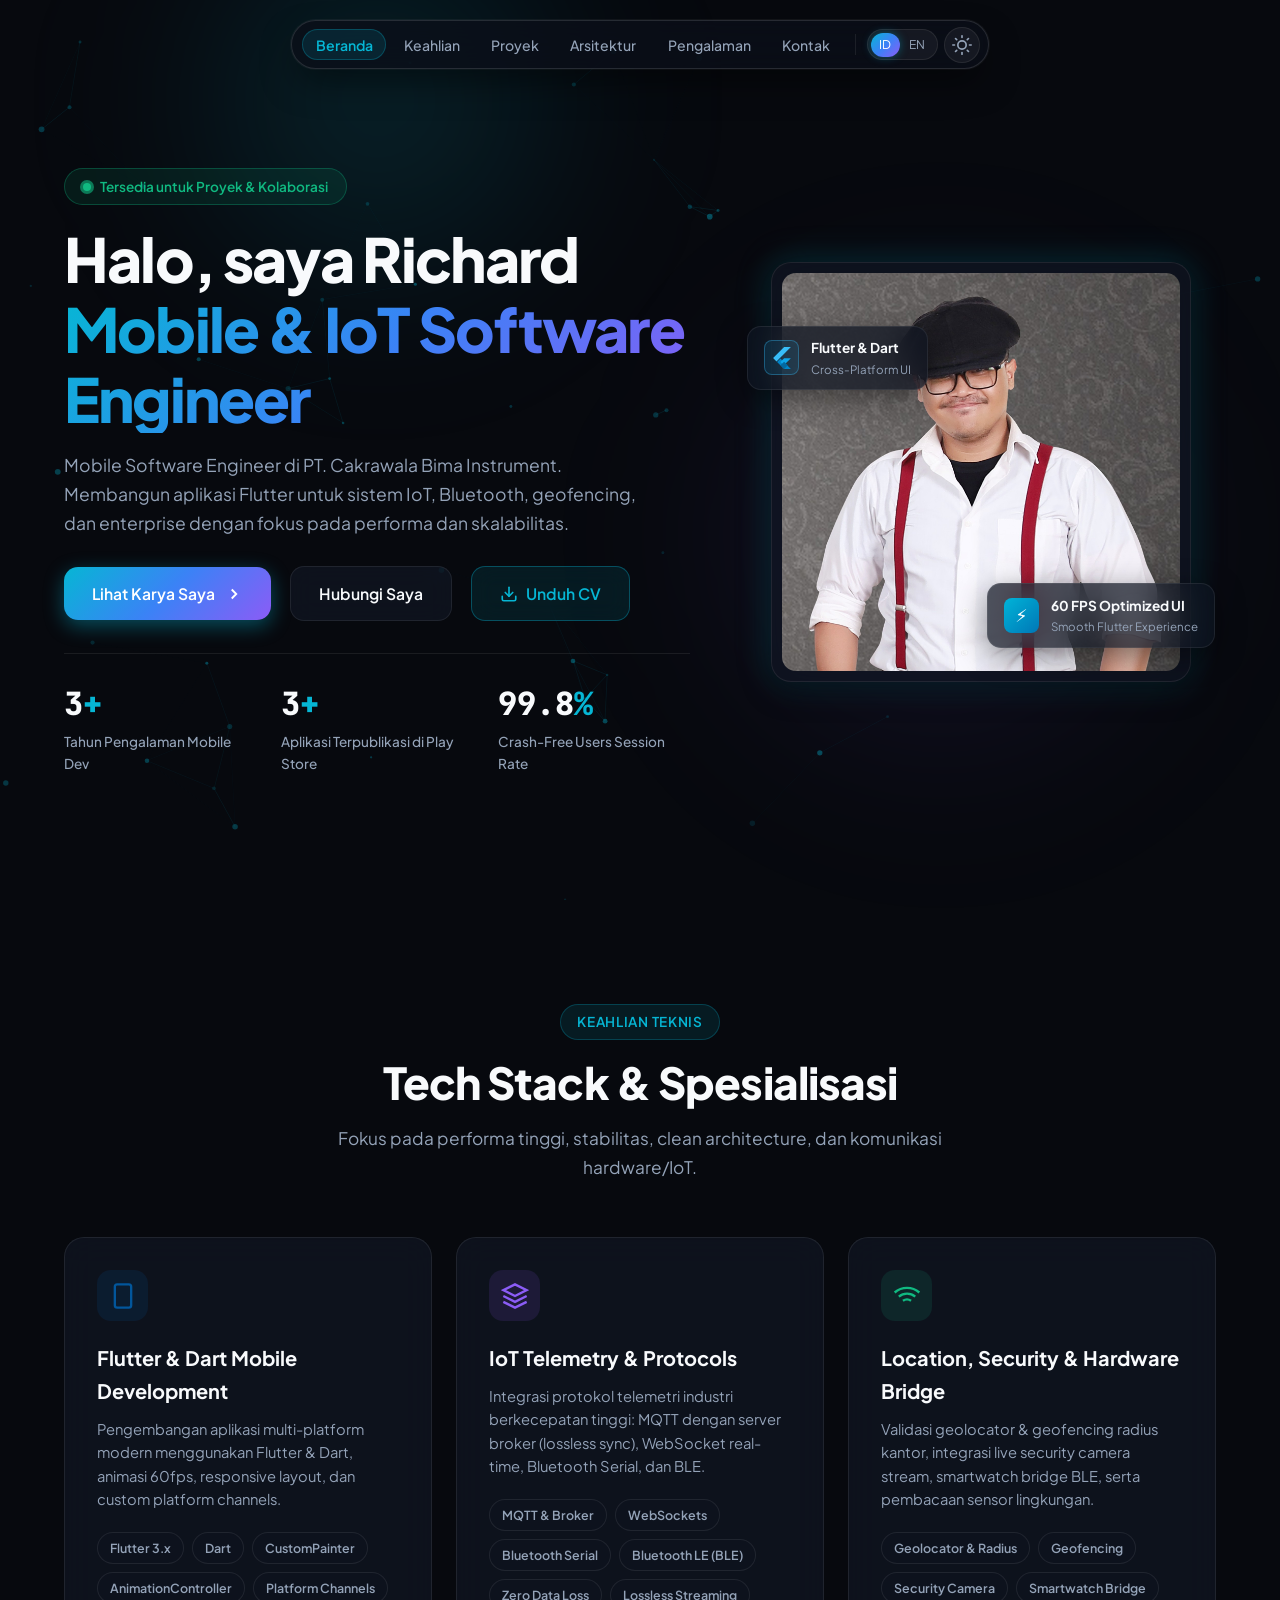
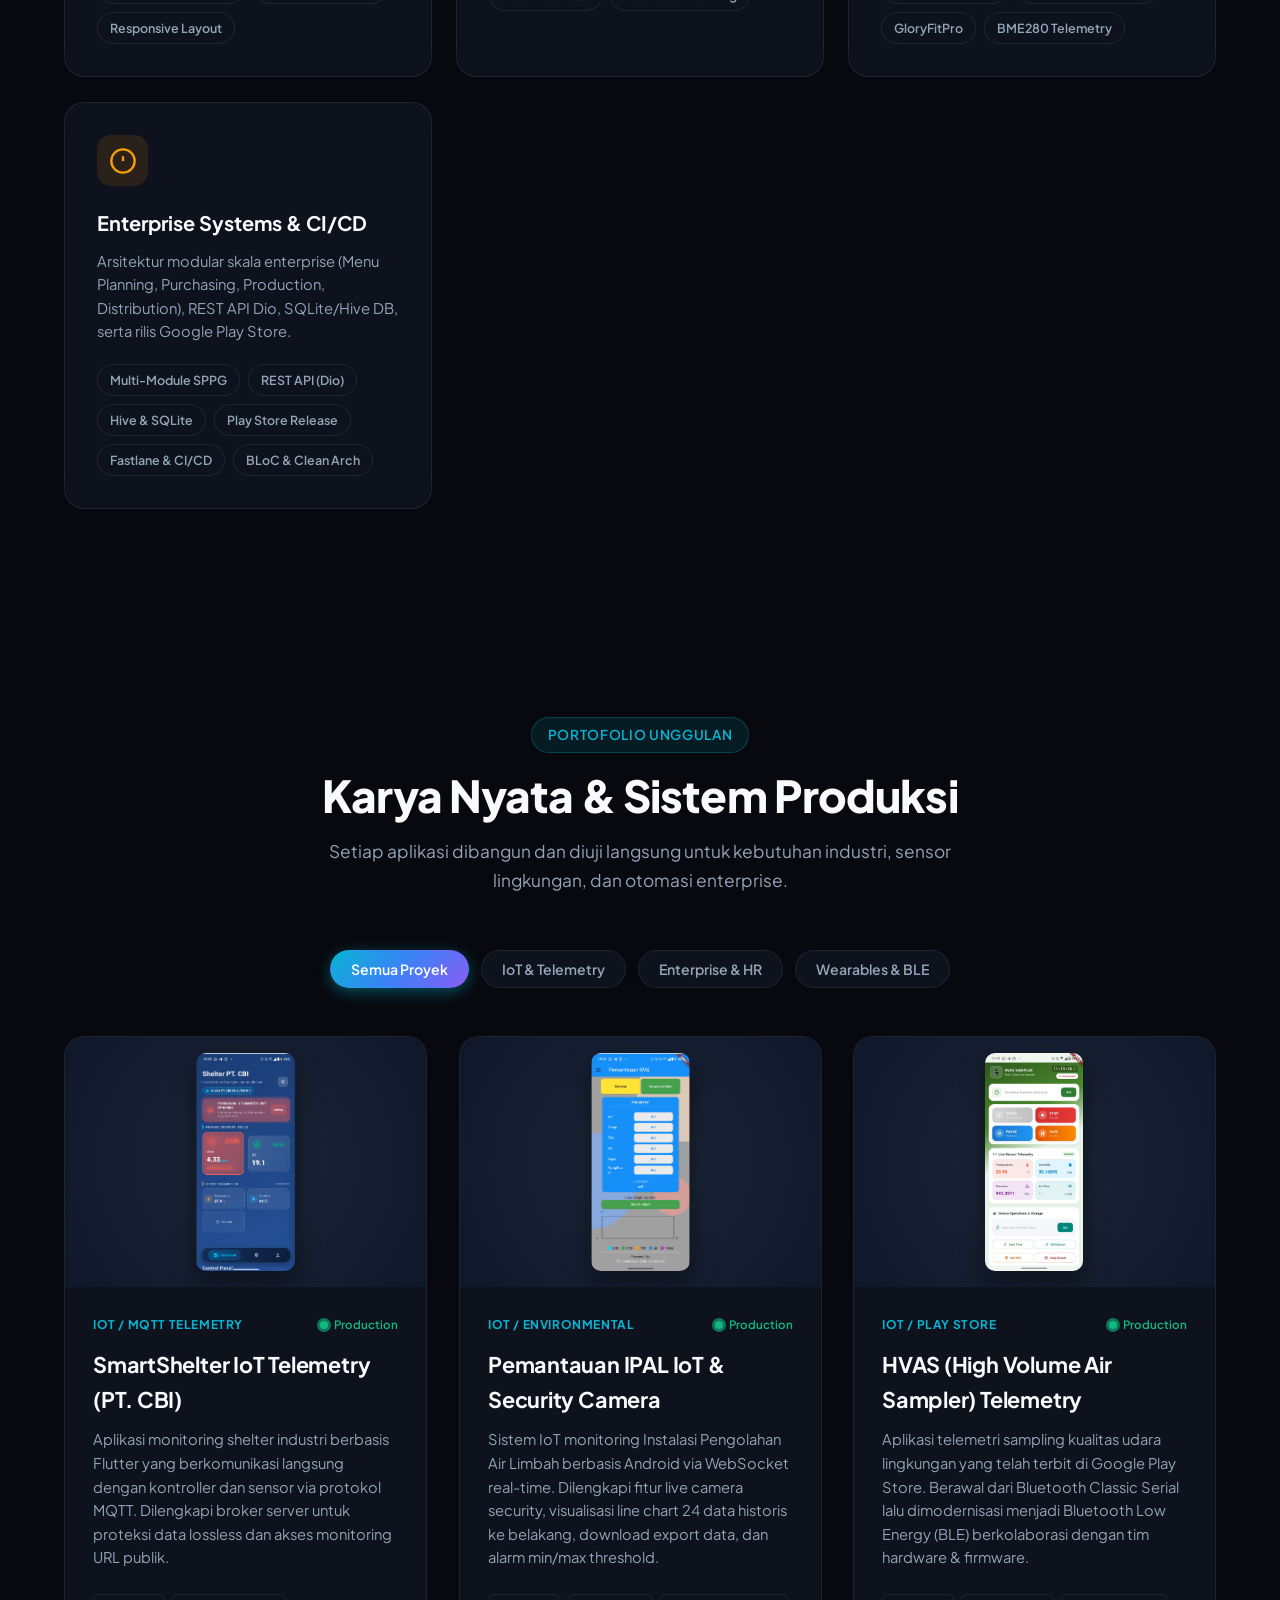
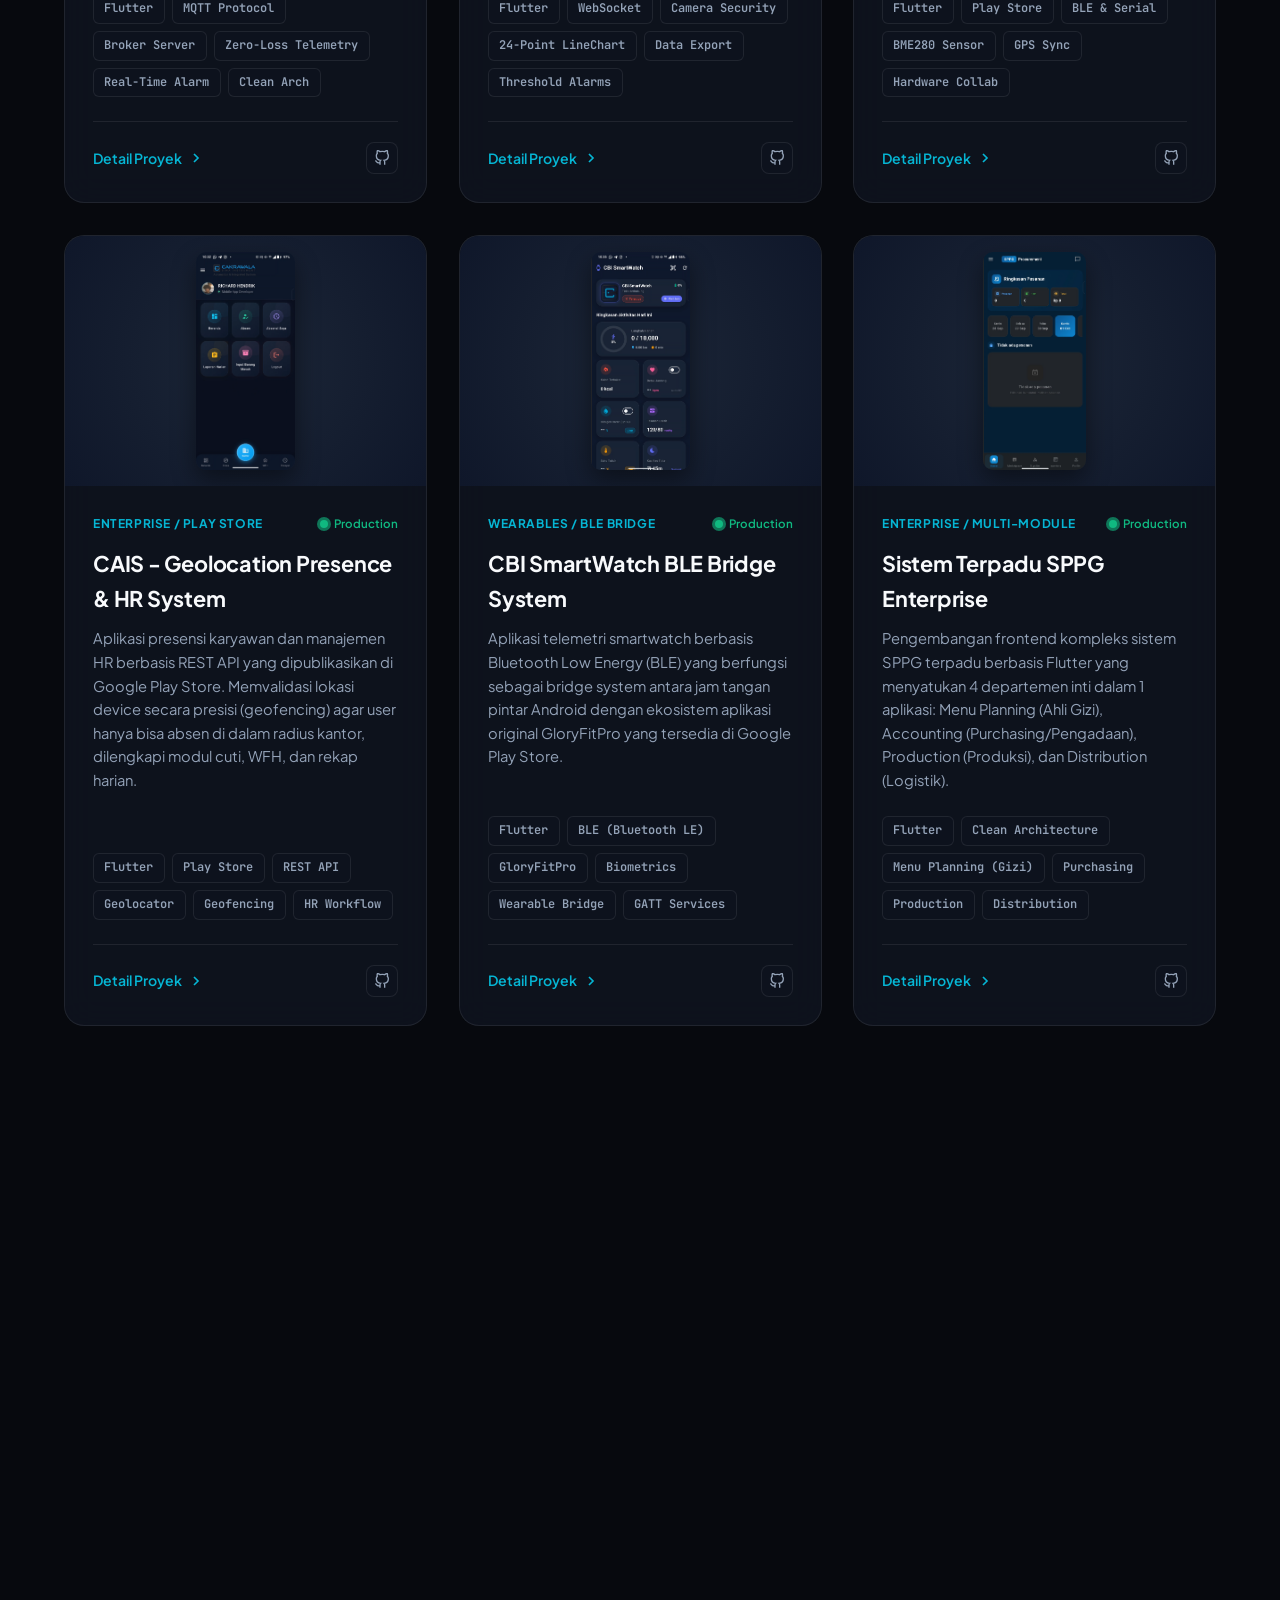
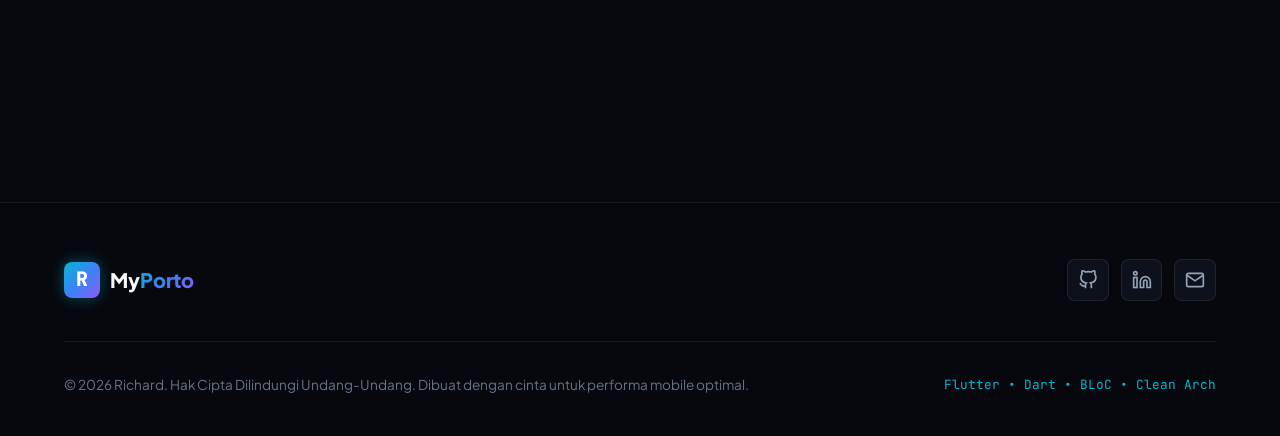
==== commit 775872c8: "feat: polish hero description and add engineering case study to project modals" ====
--- a/index.html
+++ b/index.html
@@ -123,9 +123,8 @@
             </h1>
 
             <p class="hero-desc" data-i18n="heroDesc">
-              Mobile Software Engineer di PT. Cakrawala Bima Instrument yang berdedikasi membangun aplikasi Flutter &
-              Dart berkinerja tinggi: protokol IoT (MQTT & WebSocket), Bluetooth Serial & BLE, presensi geofencing
-              akurat, serta arsitektur enterprise multi-modul.
+              Mobile Software Engineer di PT. Cakrawala Bima Instrument. Membangun aplikasi Flutter untuk sistem IoT,
+              Bluetooth, geofencing, dan enterprise dengan fokus pada performa dan skalabilitas.
             </p>
 
             <div class="hero-cta-group">
@@ -138,8 +137,11 @@
               <a href="#contact" class="btn btn-secondary" id="hero-btn-contact" data-i18n="heroCtaContact">
                 Hubungi Saya
               </a>
-              <a href="assets/cv/CV_Richard_Mobile_IoT_Software_Engineer.pdf" download="CV_Richard_Mobile_IoT_Software_Engineer.pdf" class="btn btn-cv" id="hero-btn-cv" aria-label="Unduh CV Richard">
-                <svg width="18" height="18" viewBox="0 0 24 24" fill="none" stroke="currentColor" stroke-width="2.2" stroke-linecap="round" stroke-linejoin="round">
+              <a href="assets/cv/CV_Richard_Mobile_IoT_Software_Engineer.pdf"
+                download="CV_Richard_Mobile_IoT_Software_Engineer.pdf" class="btn btn-cv" id="hero-btn-cv"
+                aria-label="Unduh CV Richard">
+                <svg width="18" height="18" viewBox="0 0 24 24" fill="none" stroke="currentColor" stroke-width="2.2"
+                  stroke-linecap="round" stroke-linejoin="round">
                   <path d="M21 15v4a2 2 0 0 1-2 2H5a2 2 0 0 1-2-2v-4"></path>
                   <polyline points="7 10 12 15 17 10"></polyline>
                   <line x1="12" y1="15" x2="12" y2="3"></line>
@@ -168,12 +170,13 @@
             <div class="hero-avatar-card">
               <!-- Floating Card 1: Flutter & Dart -->
               <div class="float-card float-card-1">
-                <div class="badge-icon flutter" style="background: rgba(14, 165, 233, 0.12); border: 1px solid rgba(56, 189, 248, 0.35);">
+                <div class="badge-icon flutter"
+                  style="background: rgba(14, 165, 233, 0.12); border: 1px solid rgba(56, 189, 248, 0.35);">
                   <svg width="22" height="22" viewBox="0 0 24 24" fill="none" xmlns="http://www.w3.org/2000/svg">
-                    <path d="M14.314 0L2.3 12l3.686 3.686L21.684 0h-7.37z" fill="#38BDF8"/>
-                    <path d="M14.314 24h7.37L10.3 12.614l-3.7 3.7L14.314 24z" fill="#0284C7"/>
-                    <path d="M10.271 16.314l3.715 3.714 7.698-7.714h-7.371l-4.042 4z" fill="#0EA5E9"/>
-                    <path d="M14.286 24l-3.986-4 4-4 3.986 4-4 4z" fill="#0369A1"/>
+                    <path d="M14.314 0L2.3 12l3.686 3.686L21.684 0h-7.37z" fill="#38BDF8" />
+                    <path d="M14.314 24h7.37L10.3 12.614l-3.7 3.7L14.314 24z" fill="#0284C7" />
+                    <path d="M10.271 16.314l3.715 3.714 7.698-7.714h-7.371l-4.042 4z" fill="#0EA5E9" />
+                    <path d="M14.286 24l-3.986-4 4-4 3.986 4-4 4z" fill="#0369A1" />
                   </svg>
                 </div>
                 <div>
@@ -186,8 +189,8 @@
               <div class="float-card float-card-2">
                 <div class="badge-icon speed">⚡</div>
                 <div>
-                  <div class="title">60 FPS Fluid UI</div>
-                  <div class="subtitle">Zero Frame Drops</div>
+                  <div class="title">60 FPS Optimized UI</div>
+                  <div class="subtitle">Smooth Flutter Experience</div>
                 </div>
               </div>
 
@@ -674,6 +677,9 @@
         <h3 class="modal-title" id="modal-title">Project Name</h3>
         <p class="modal-desc" id="modal-desc" style="color: var(--text-secondary); line-height: 1.65;"></p>
 
+        <!-- Engineering Case Study (Problem -> Solution -> Architecture -> Result) -->
+        <div id="modal-casestudy-section"></div>
+
         <h4 class="modal-section-title" data-i18n="modalKeyFeatures">Fitur Utama & Tantangan Teknis:</h4>
         <ul class="modal-feature-list" id="modal-features">
           <!-- Populated dynamically -->
--- a/styles.css
+++ b/styles.css
@@ -1638,6 +1638,56 @@
   flex-wrap: wrap;
   gap: 0.5rem;
   margin-top: 1rem;
+}
+
+/* Engineering Case Study Grid */
+.modal-casestudy-grid {
+  display: grid;
+  grid-template-columns: repeat(2, 1fr);
+  gap: 1rem;
+  margin: 1.5rem 0 1.25rem;
+}
+
+@media (max-width: 640px) {
+  .modal-casestudy-grid {
+    grid-template-columns: 1fr;
+  }
+}
+
+.case-card {
+  background: var(--bg-card);
+  border: 1px solid var(--border-glass);
+  border-radius: var(--radius-md);
+  padding: 1.1rem 1.25rem;
+  transition: all var(--transition-fast);
+}
+
+.case-card:hover {
+  border-color: var(--border-glass-active);
+  background: var(--bg-card-hover);
+  transform: translateY(-2px);
+}
+
+.case-card-header {
+  display: flex;
+  align-items: center;
+  gap: 0.55rem;
+  font-size: 0.82rem;
+  font-weight: 700;
+  text-transform: uppercase;
+  letter-spacing: 0.05em;
+  margin-bottom: 0.45rem;
+}
+
+.case-card.problem .case-card-header { color: #f43f5e; }
+.case-card.solution .case-card-header { color: var(--accent-cyan); }
+.case-card.architecture .case-card-header { color: var(--accent-purple); }
+.case-card.result .case-card-header { color: var(--accent-emerald); }
+
+.case-card-body {
+  font-size: 0.88rem;
+  color: var(--text-secondary);
+  line-height: 1.6;
 }
 
 /* Toast Notification */
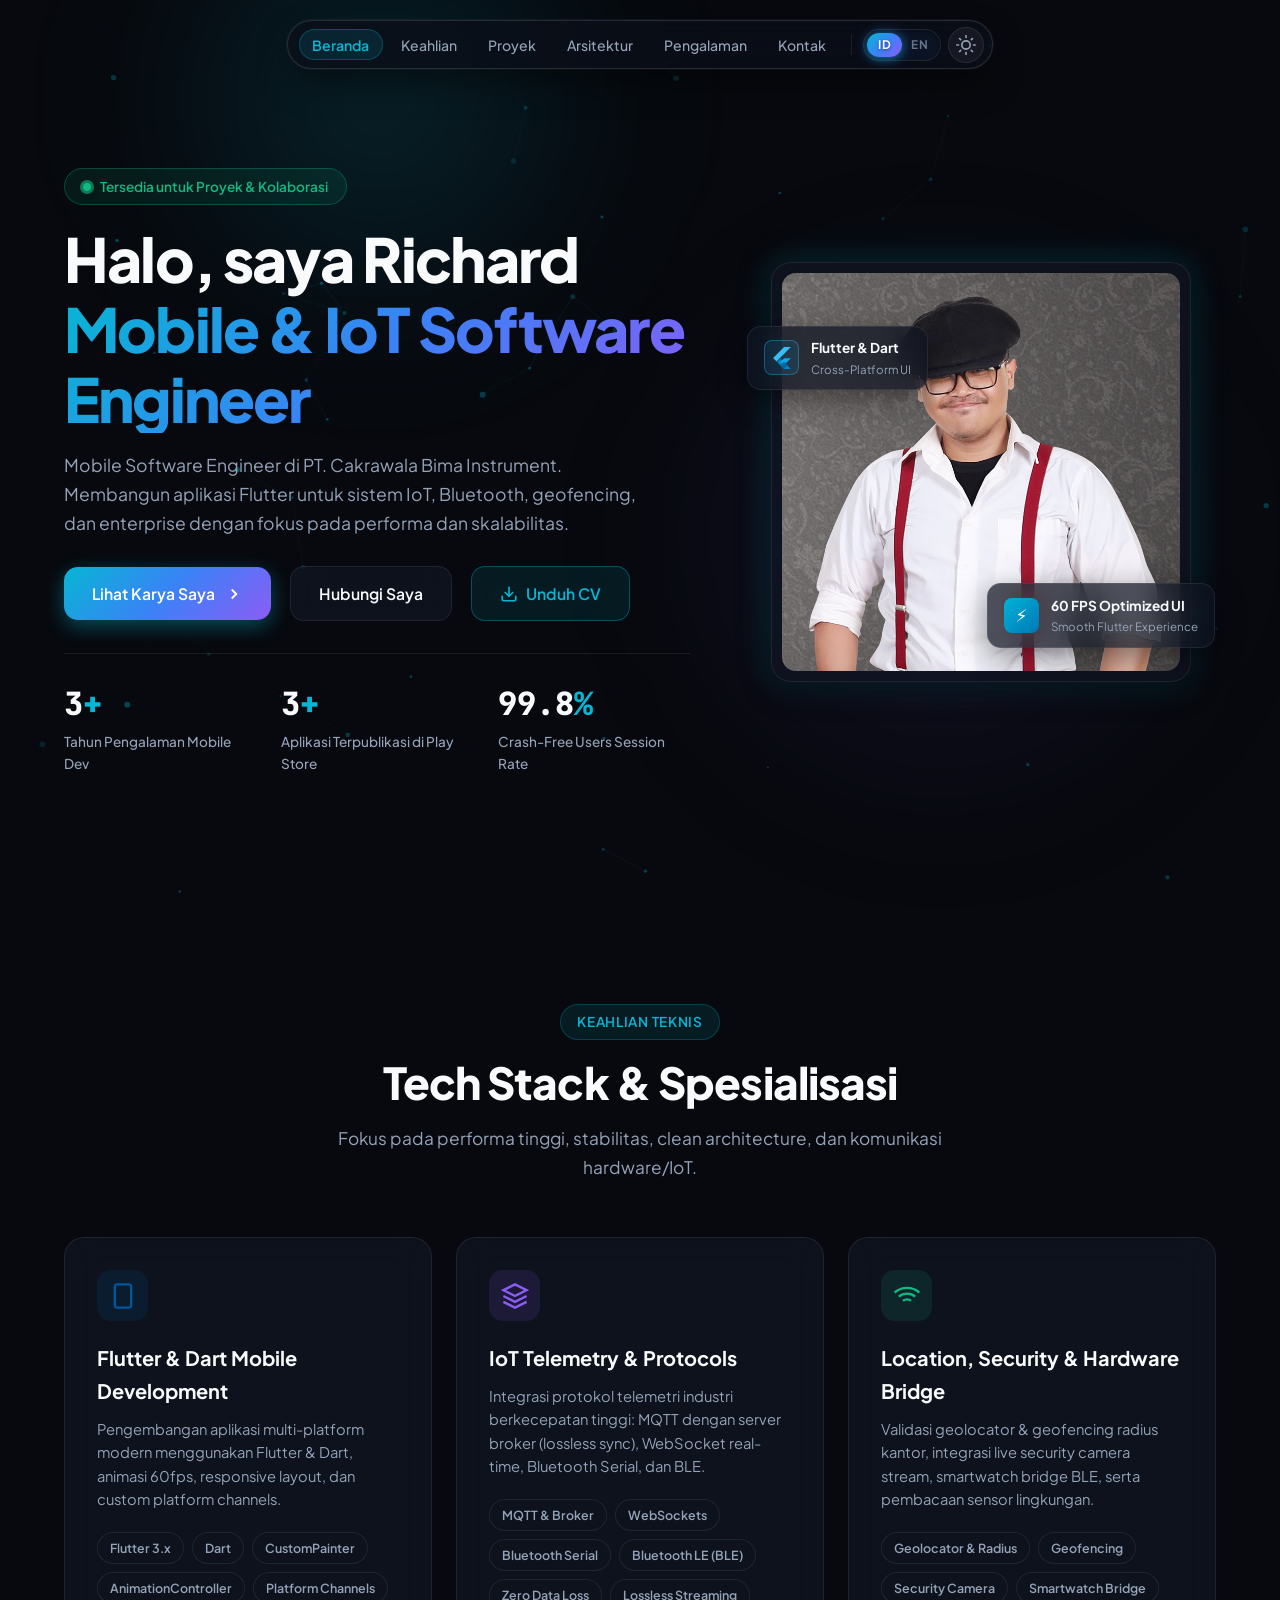
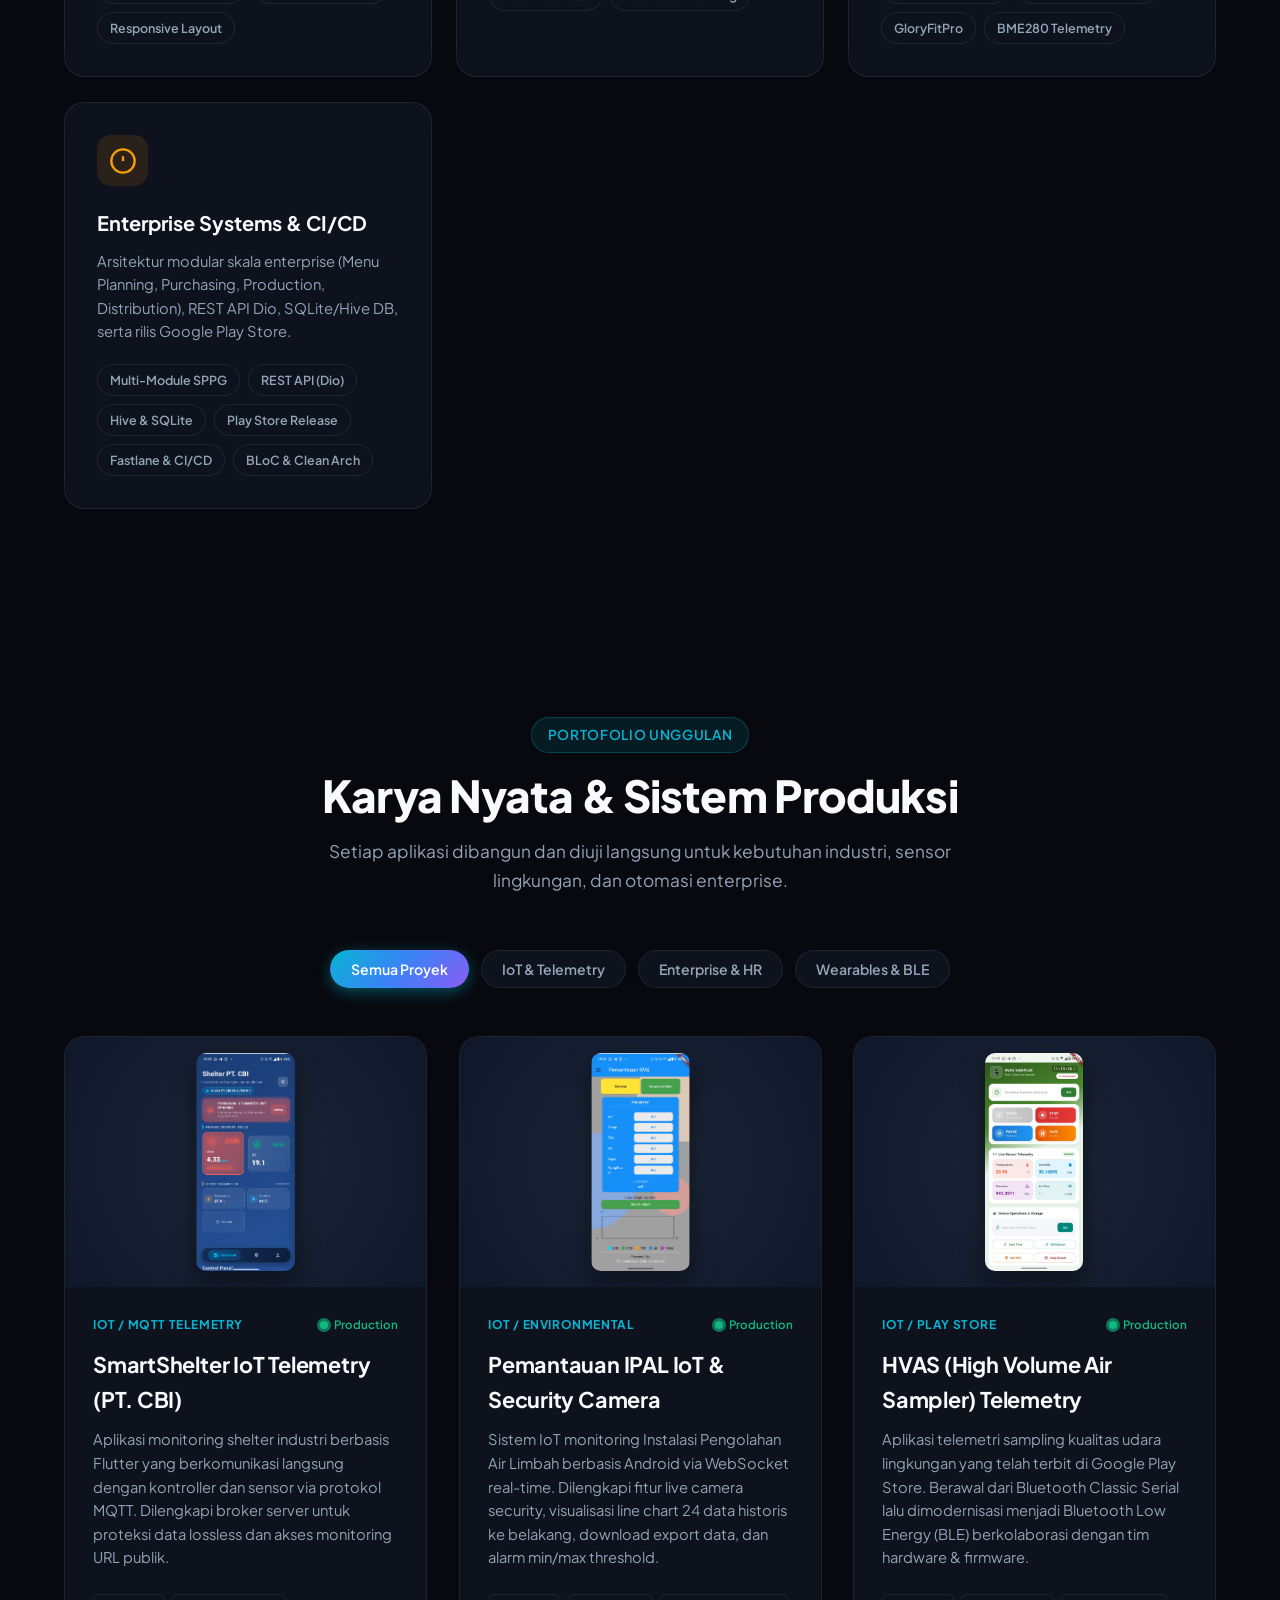
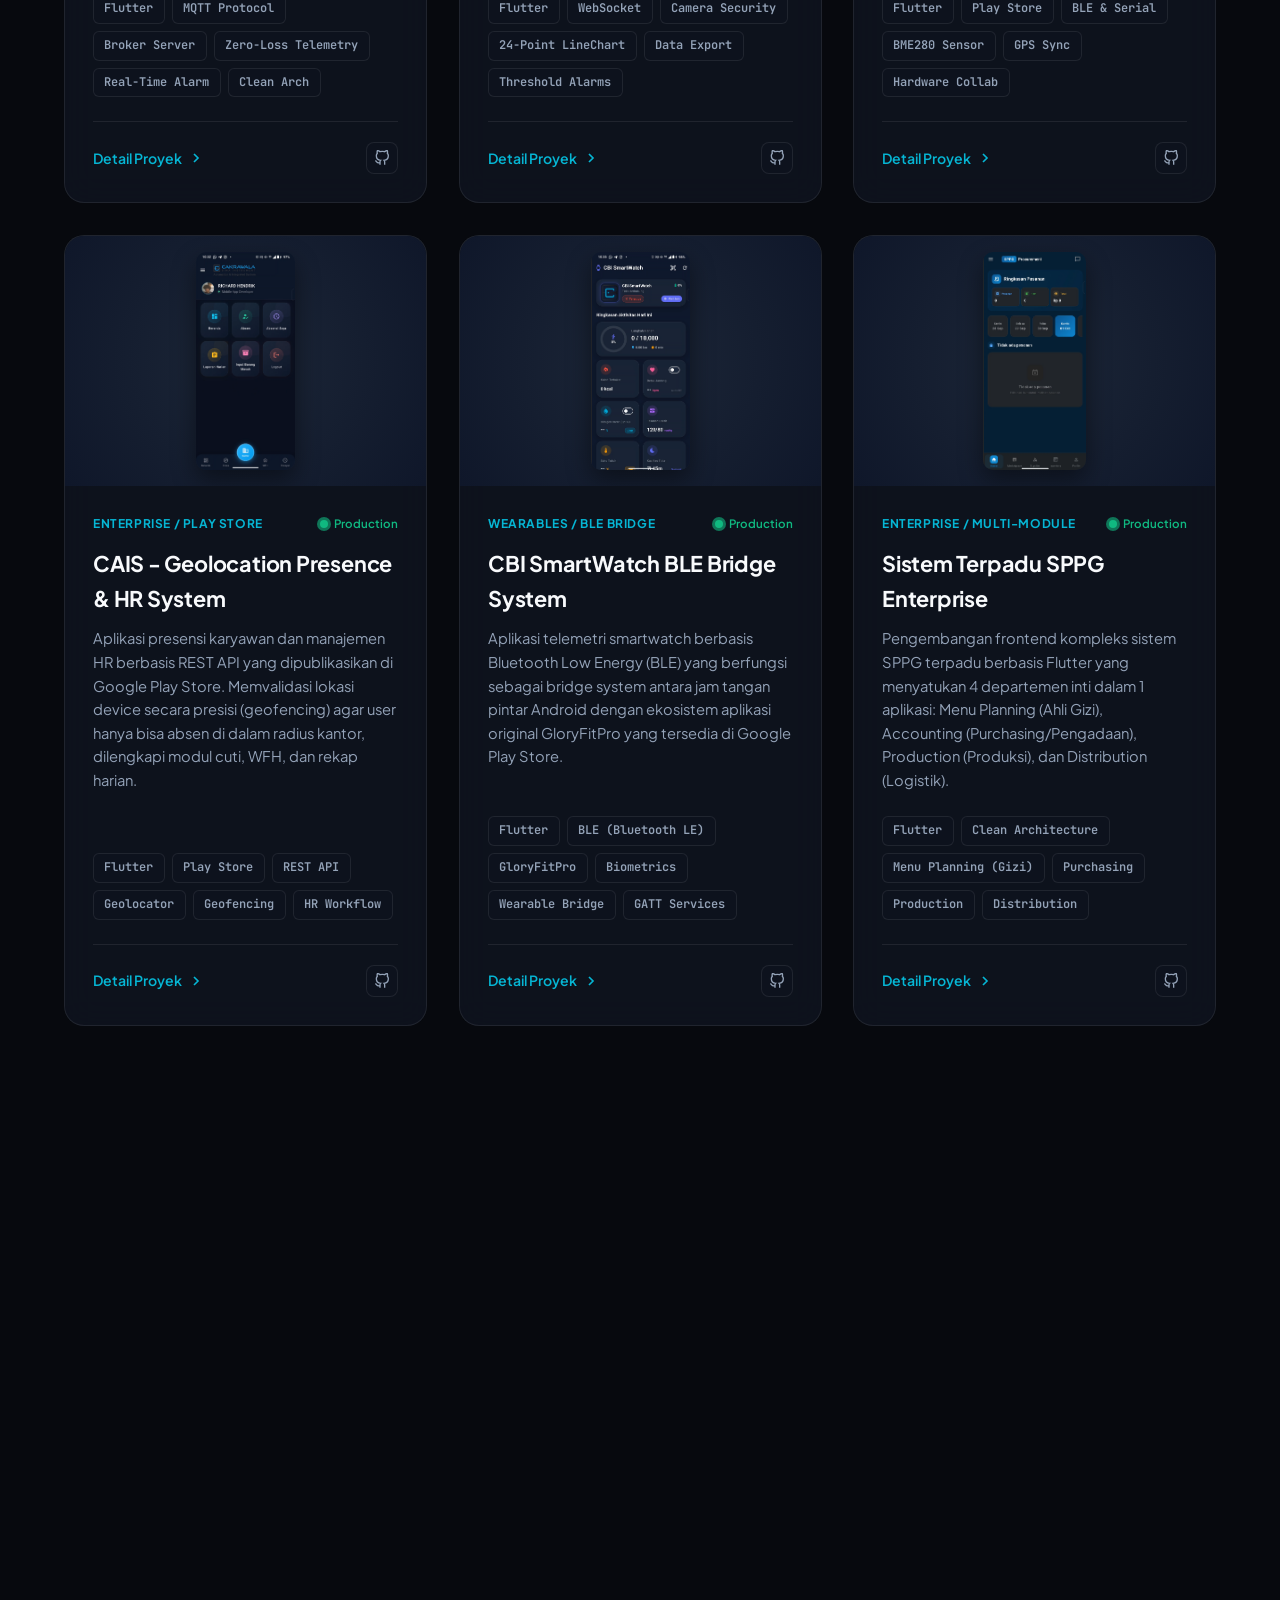
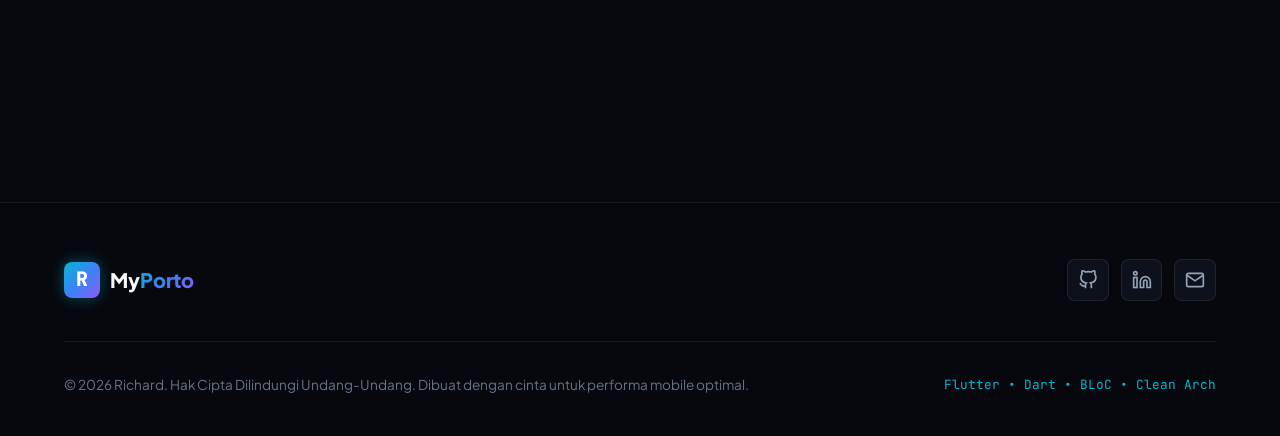
==== commit 58b9248d: "feat: add interactive elastic sliding pill switch for language selection" ====
--- a/index.html
+++ b/index.html
@@ -72,8 +72,9 @@
       <div class="pill-divider" aria-hidden="true"></div>
 
       <div class="nav-actions">
-        <!-- Language Switcher (ID / EN) -->
-        <div class="lang-switch" role="group" aria-label="Language selection">
+        <!-- Language Switcher (ID / EN) with Sliding Pill Switch Animation -->
+        <div class="lang-switch" id="lang-switch" data-active="id" role="group" aria-label="Language selection">
+          <span class="lang-slider" aria-hidden="true"></span>
           <button class="lang-btn active" data-lang="id" aria-label="Ganti Bahasa Indonesia">ID</button>
           <button class="lang-btn" data-lang="en" aria-label="Switch to English">EN</button>
         </div>
--- a/styles.css
+++ b/styles.css
@@ -521,34 +521,114 @@
   transform: translateY(-1px);
 }
 
+/* ==========================================================================
+   Language Switcher (Elastic Sliding Pill Switch)
+   ========================================================================== */
 .lang-switch {
-  display: flex;
-  align-items: center;
-  background: rgba(255, 255, 255, 0.05);
+  position: relative;
+  display: inline-flex;
+  align-items: center;
+  background: rgba(15, 23, 42, 0.7);
   border: 1px solid var(--border-glass);
   border-radius: var(--radius-full);
-  padding: 0.18rem;
-  font-size: 0.78rem;
+  padding: 3px;
+  font-size: 0.76rem;
   font-weight: 700;
-  color: var(--text-secondary);
+  cursor: pointer;
+  user-select: none;
+  backdrop-filter: blur(12px);
+  -webkit-backdrop-filter: blur(12px);
+  box-shadow: inset 0 2px 4px rgba(0, 0, 0, 0.35);
+  transition: all var(--transition-fast);
+  width: 78px;
+  height: 32px;
+  box-sizing: border-box;
 }
 
 [data-theme="light"] .lang-switch {
-  background: rgba(0, 0, 0, 0.04);
+  background: rgba(241, 245, 249, 0.9);
+  border-color: rgba(203, 213, 225, 0.8);
+  box-shadow: inset 0 2px 4px rgba(0, 0, 0, 0.08);
+}
+
+.lang-switch:hover {
+  border-color: var(--border-glass-active);
+  box-shadow: inset 0 2px 4px rgba(0, 0, 0, 0.35), 0 0 14px var(--accent-cyan-glow);
+}
+
+/* Sliding Pill Indicator with Neon Gradient */
+.lang-slider {
+  position: absolute;
+  top: 3px;
+  bottom: 3px;
+  left: 3px;
+  width: calc(50% - 3px);
+  background: linear-gradient(135deg, #06b6d4 0%, #3b82f6 50%, #8b5cf6 100%);
+  border-radius: var(--radius-full);
+  z-index: 1;
+  transition: transform 0.4s cubic-bezier(0.34, 1.56, 0.64, 1), box-shadow 0.3s ease, filter 0.25s ease;
+  box-shadow: 0 2px 10px rgba(6, 182, 212, 0.5), 0 0 15px rgba(59, 130, 246, 0.35);
+  pointer-events: none;
+}
+
+/* Position States */
+.lang-switch[data-active="id"] .lang-slider {
+  transform: translateX(0);
+}
+
+.lang-switch[data-active="en"] .lang-slider {
+  transform: translateX(100%);
+}
+
+/* Elastic Micro-Interaction on Click */
+.lang-switch.switching .lang-slider {
+  filter: brightness(1.25);
+  transform: scaleX(1.15);
+}
+
+.lang-switch[data-active="en"].switching .lang-slider {
+  transform: translateX(100%) scaleX(1.15);
 }
 
 .lang-btn {
-  padding: 0.28rem 0.55rem;
+  position: relative;
+  z-index: 2;
+  flex: 1;
+  height: 100%;
+  display: inline-flex;
+  align-items: center;
+  justify-content: center;
+  padding: 0;
   border-radius: var(--radius-full);
-  font-size: 0.75rem;
-  transition: all var(--transition-fast);
-  color: var(--text-secondary);
+  font-size: 0.74rem;
+  font-weight: 700;
+  letter-spacing: 0.05em;
+  color: var(--text-muted);
+  background: transparent;
+  border: none;
+  cursor: pointer;
+  transition: color 0.25s ease, transform 0.15s ease;
+}
+
+.lang-btn:hover {
+  color: var(--text-primary);
+}
+
+.lang-btn:active {
+  transform: scale(0.92);
 }
 
 .lang-btn.active {
-  background: var(--gradient-brand);
-  color: #fff;
-  box-shadow: 0 0 10px var(--accent-cyan-glow);
+  color: #ffffff !important;
+  text-shadow: 0 1px 3px rgba(0, 0, 0, 0.5);
+}
+
+[data-theme="light"] .lang-btn {
+  color: #64748b;
+}
+
+[data-theme="light"] .lang-btn.active {
+  color: #ffffff !important;
 }
 
 .hamburger-btn {
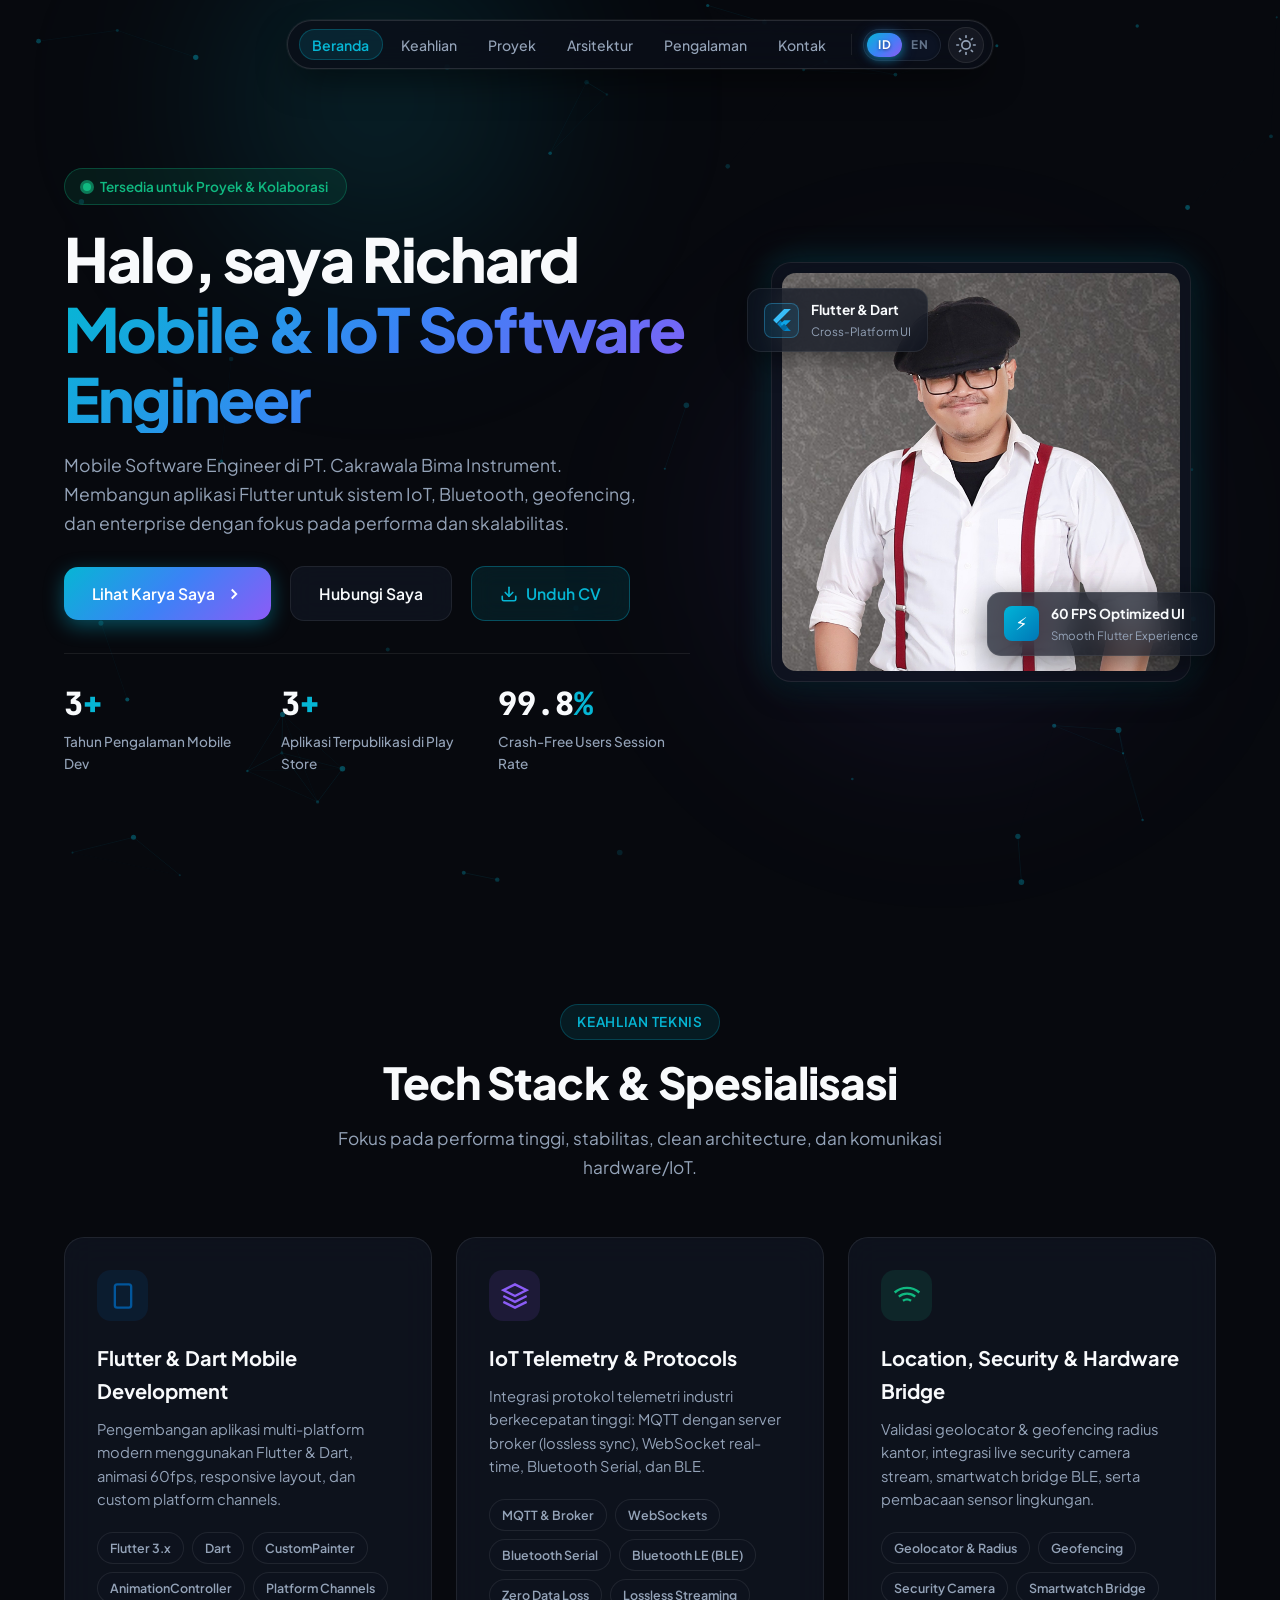
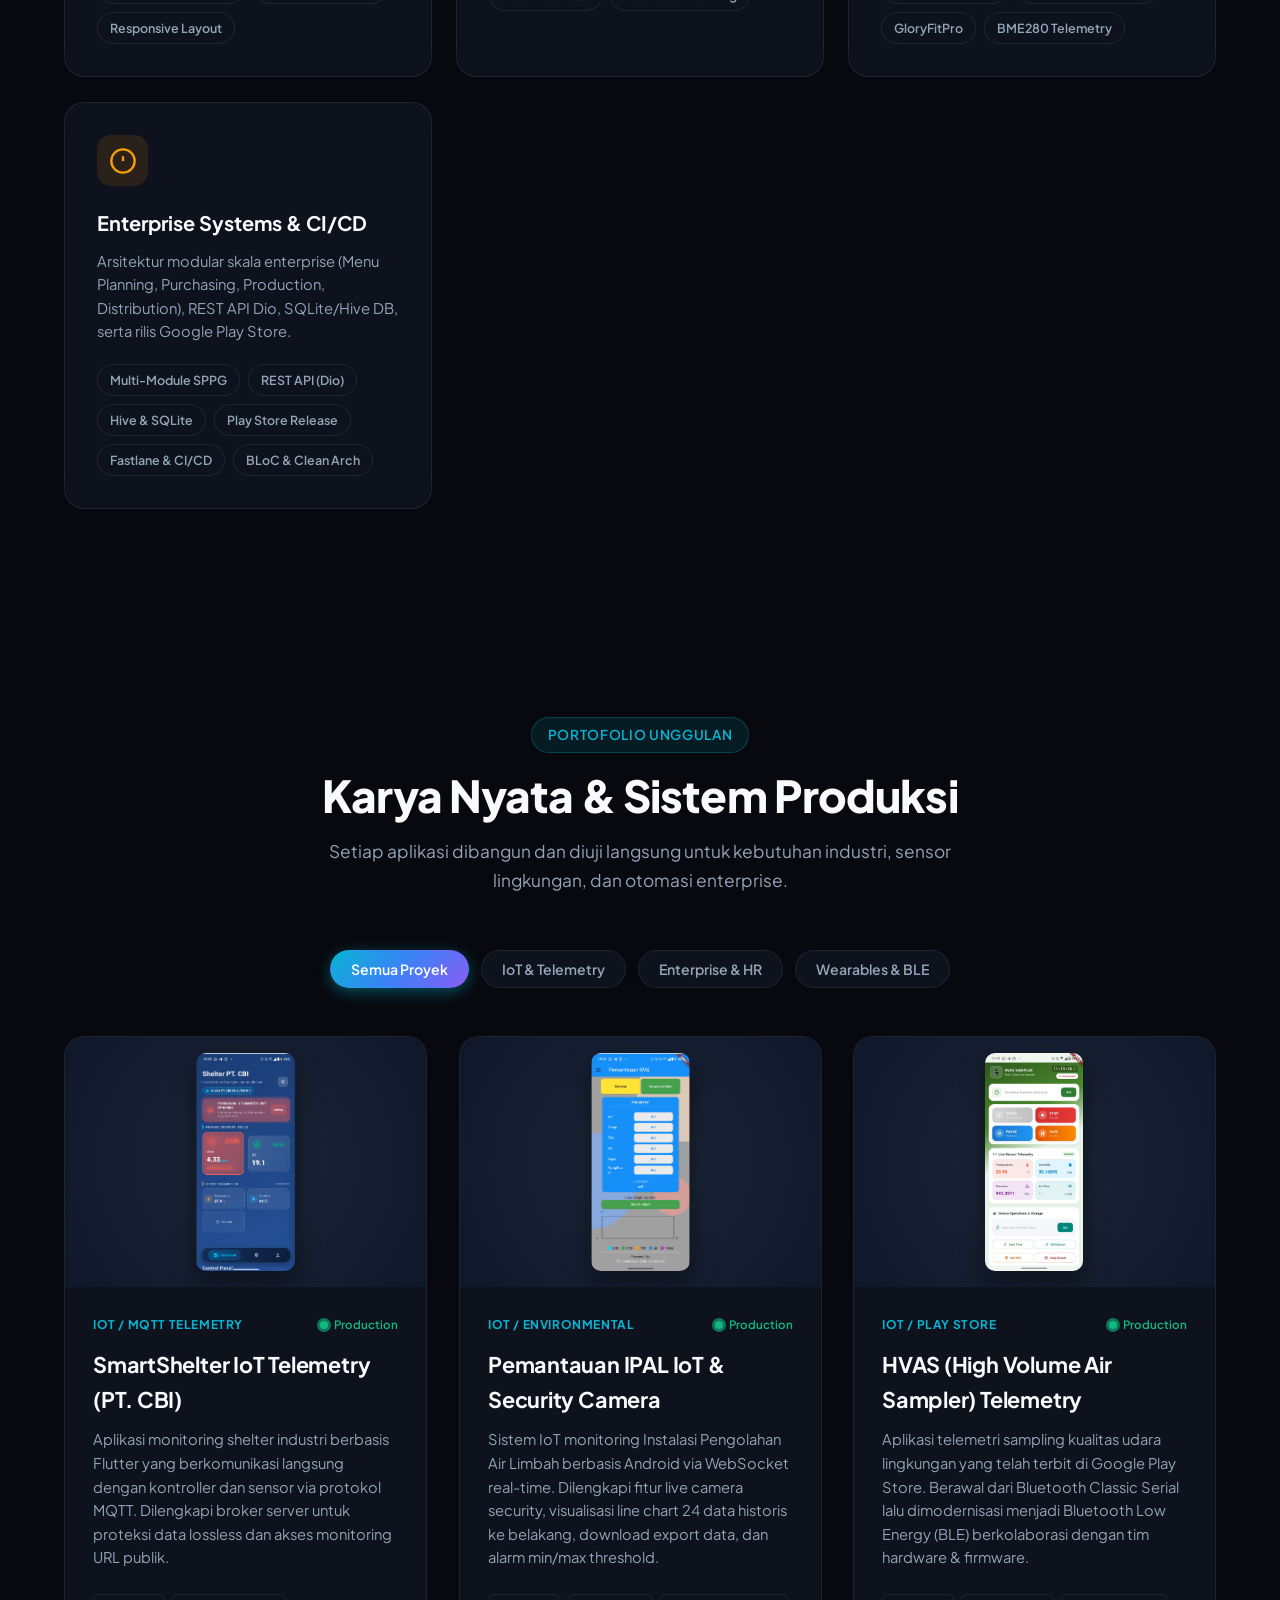
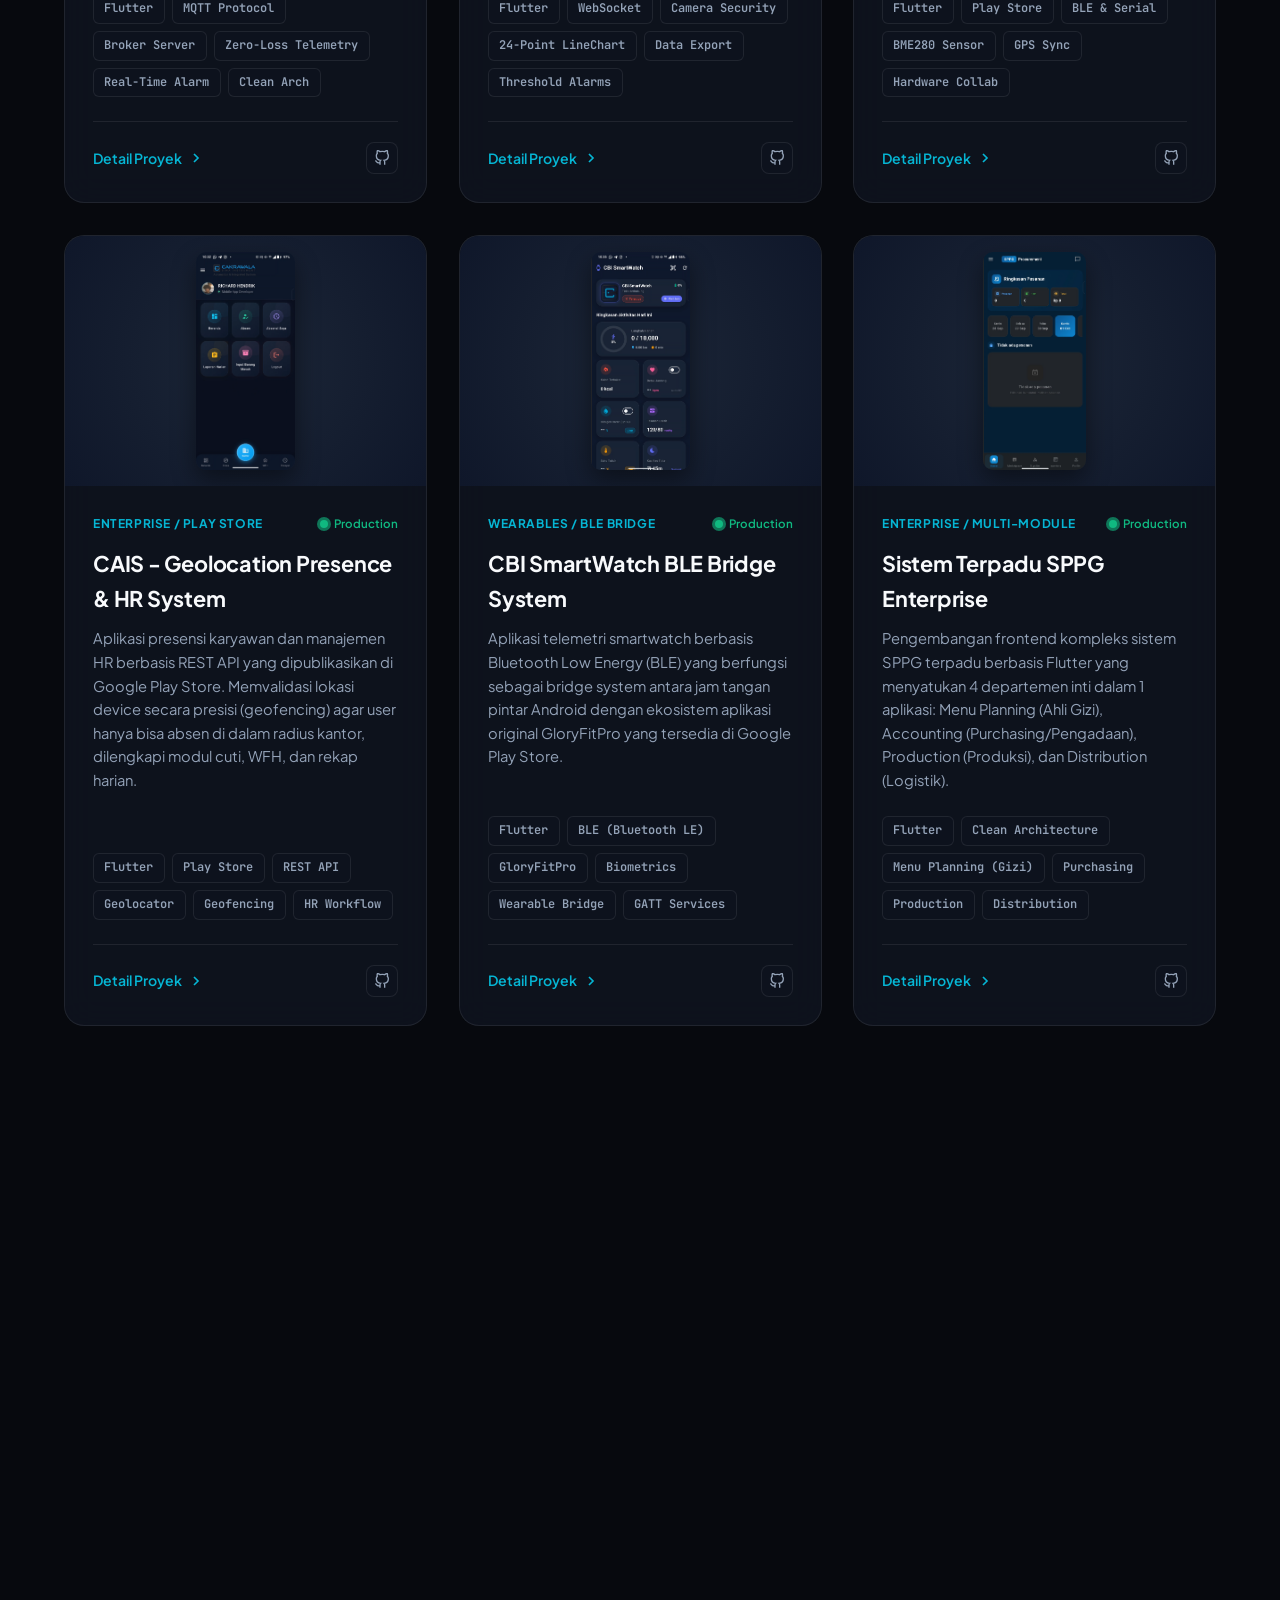
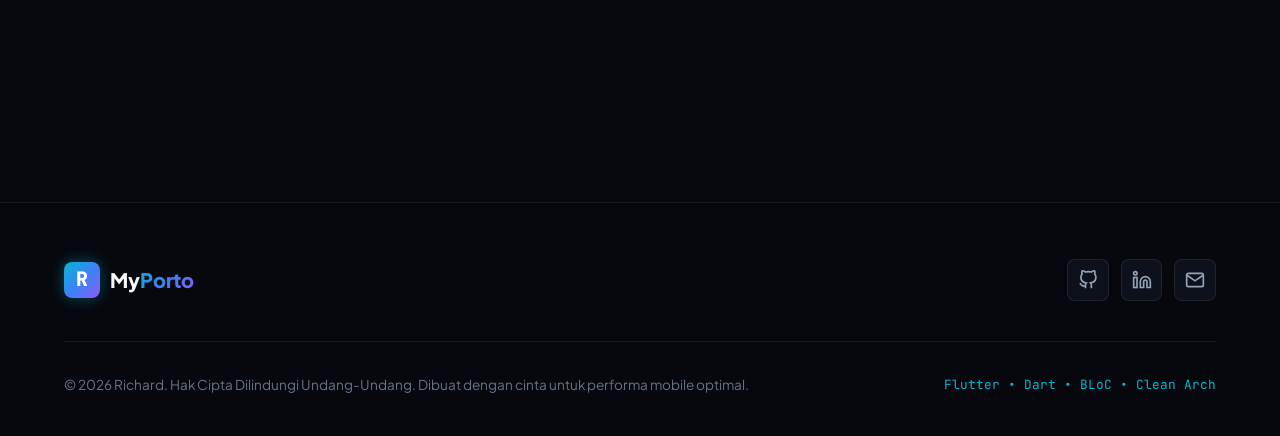
==== commit 163ecbdc: "fix floating badge" ====
--- a/index.html
+++ b/index.html
@@ -35,7 +35,7 @@
     href="https://fonts.googleapis.com/css2?family=JetBrains+Mono:wght@400;600;700&family=Plus+Jakarta+Sans:wght@400;500;600;700;800&display=swap"
     rel="stylesheet">
 
-  <link rel="stylesheet" href="styles.css">
+  <link rel="stylesheet" href="styles.css?v=2.2">
 </head>
 
 <body>
@@ -694,7 +694,7 @@
     </div>
   </div>
 
-  <script src="app.js"></script>
+  <script src="app.js?v=2.2"></script>
 </body>
 
 </html>
--- a/styles.css
+++ b/styles.css
@@ -873,12 +873,12 @@
 }
 
 .float-card-1 {
-  top: 15%;
+  top: 6%;
   left: -25px;
 }
 
 .float-card-2 {
-  bottom: 8%;
+  bottom: 6%;
   right: -25px;
   animation-delay: -3s;
 }
@@ -1836,13 +1836,16 @@
 
   .hero-avatar-card {
     max-width: 320px;
+    margin: 1.5rem auto;
   }
 
   .float-card-1 {
+    top: -12px;
     left: -10px;
   }
 
   .float-card-2 {
+    bottom: -10px;
     right: -10px;
   }
 
@@ -1922,4 +1925,49 @@
     grid-template-columns: 1fr;
     gap: 1rem;
   }
-}
+
+  .float-card {
+    padding: 0.45rem 0.75rem;
+    gap: 0.5rem;
+  }
+
+  .badge-icon {
+    width: 1.85rem;
+    height: 1.85rem;
+    font-size: 0.95rem;
+  }
+
+  .float-card .title {
+    font-size: 0.76rem;
+  }
+
+  .float-card .subtitle {
+    font-size: 0.65rem;
+  }
+
+  .float-card-1 {
+    top: -12px;
+    left: -8px;
+  }
+
+  .float-card-2 {
+    bottom: -8px;
+    right: -8px;
+  }
+}
+
+@media (max-width: 480px) {
+  .hero-avatar-card {
+    max-width: 275px;
+  }
+
+  .float-card-1 {
+    top: -10px;
+    left: -5px;
+  }
+
+  .float-card-2 {
+    bottom: -8px;
+    right: -5px;
+  }
+}
